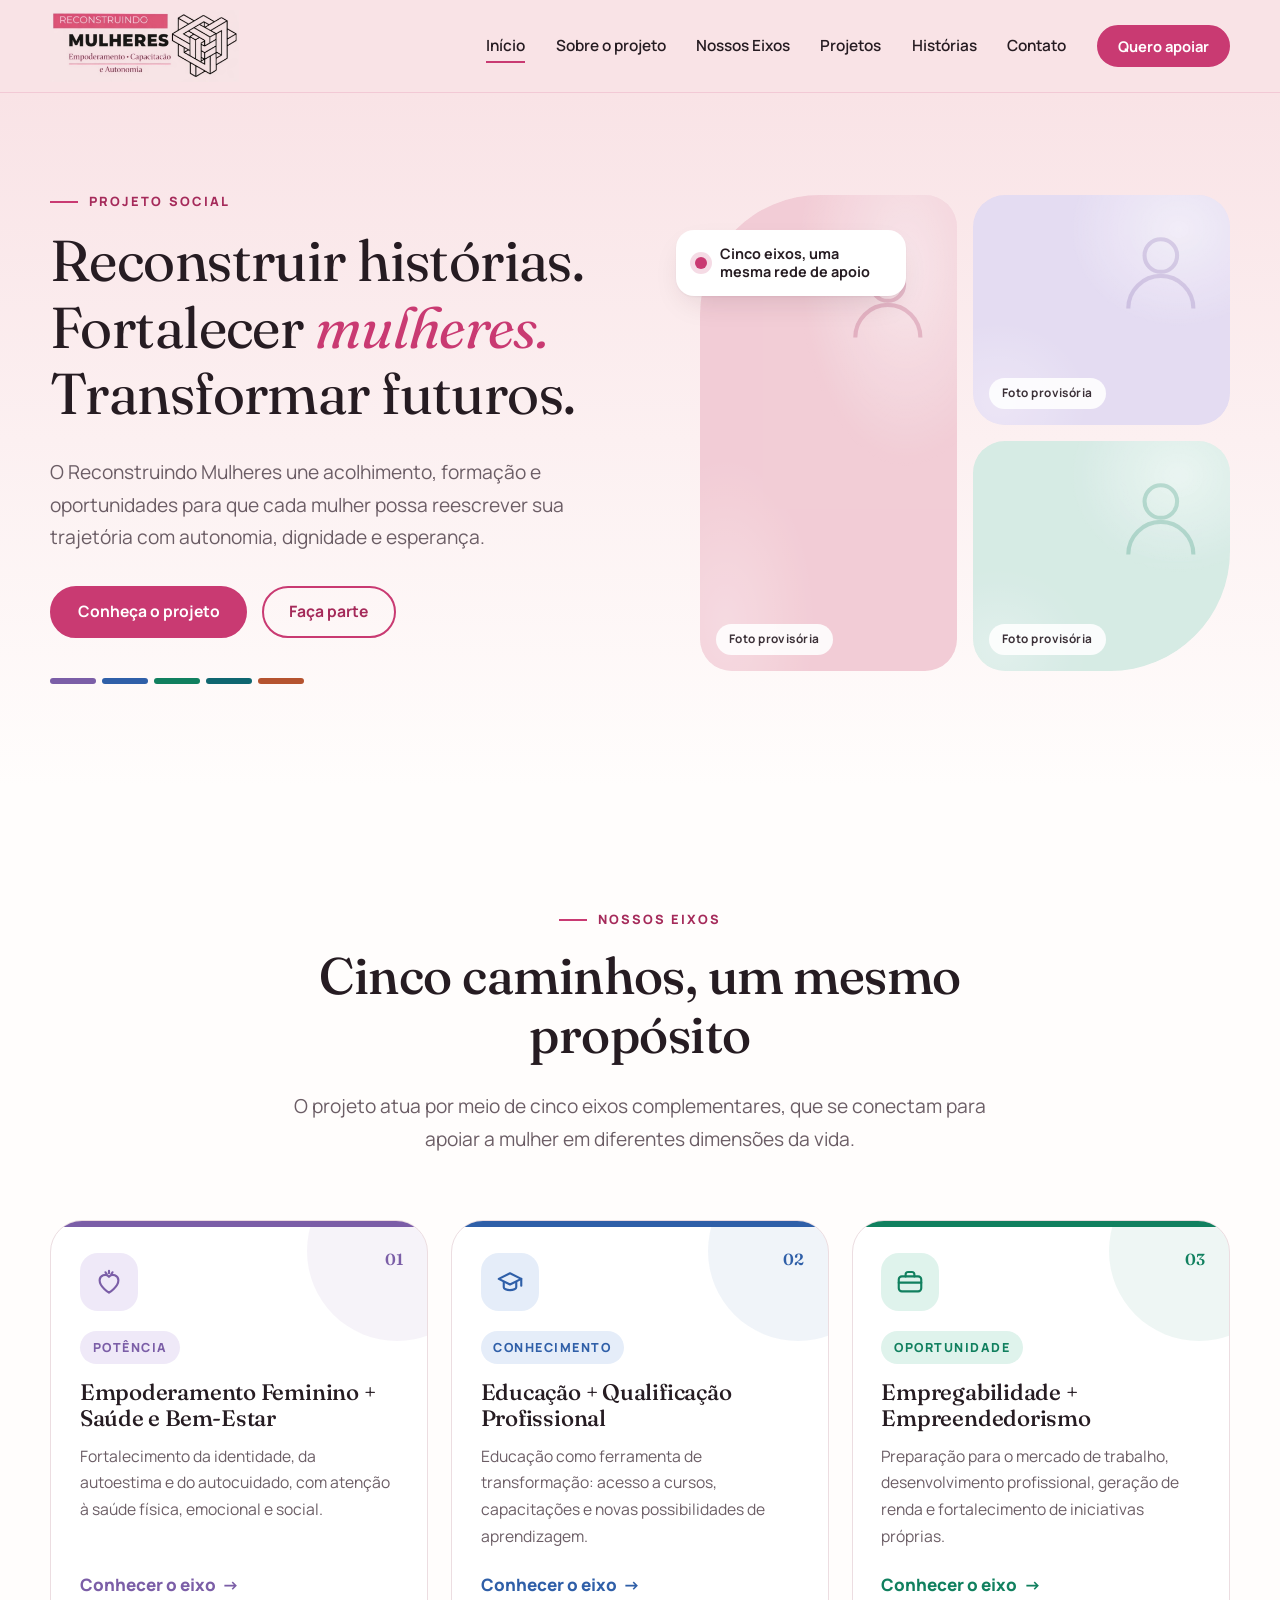
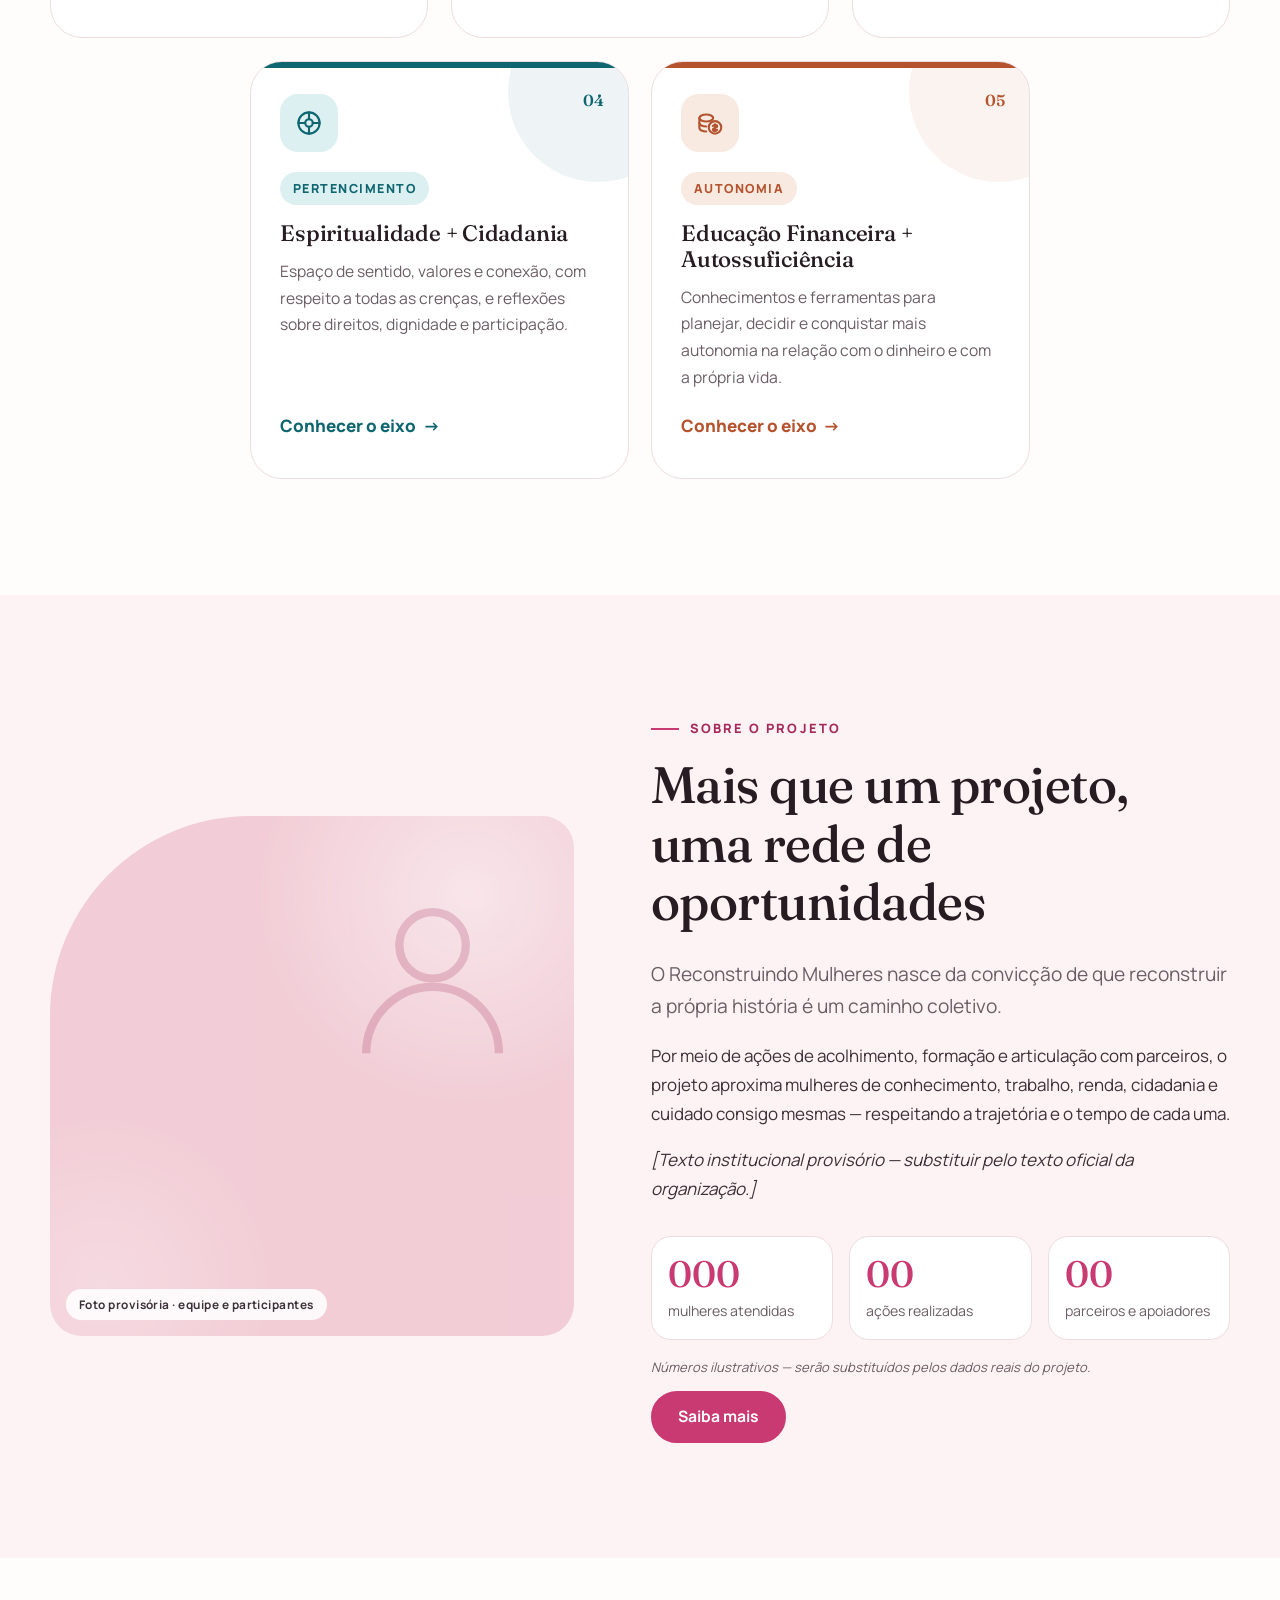
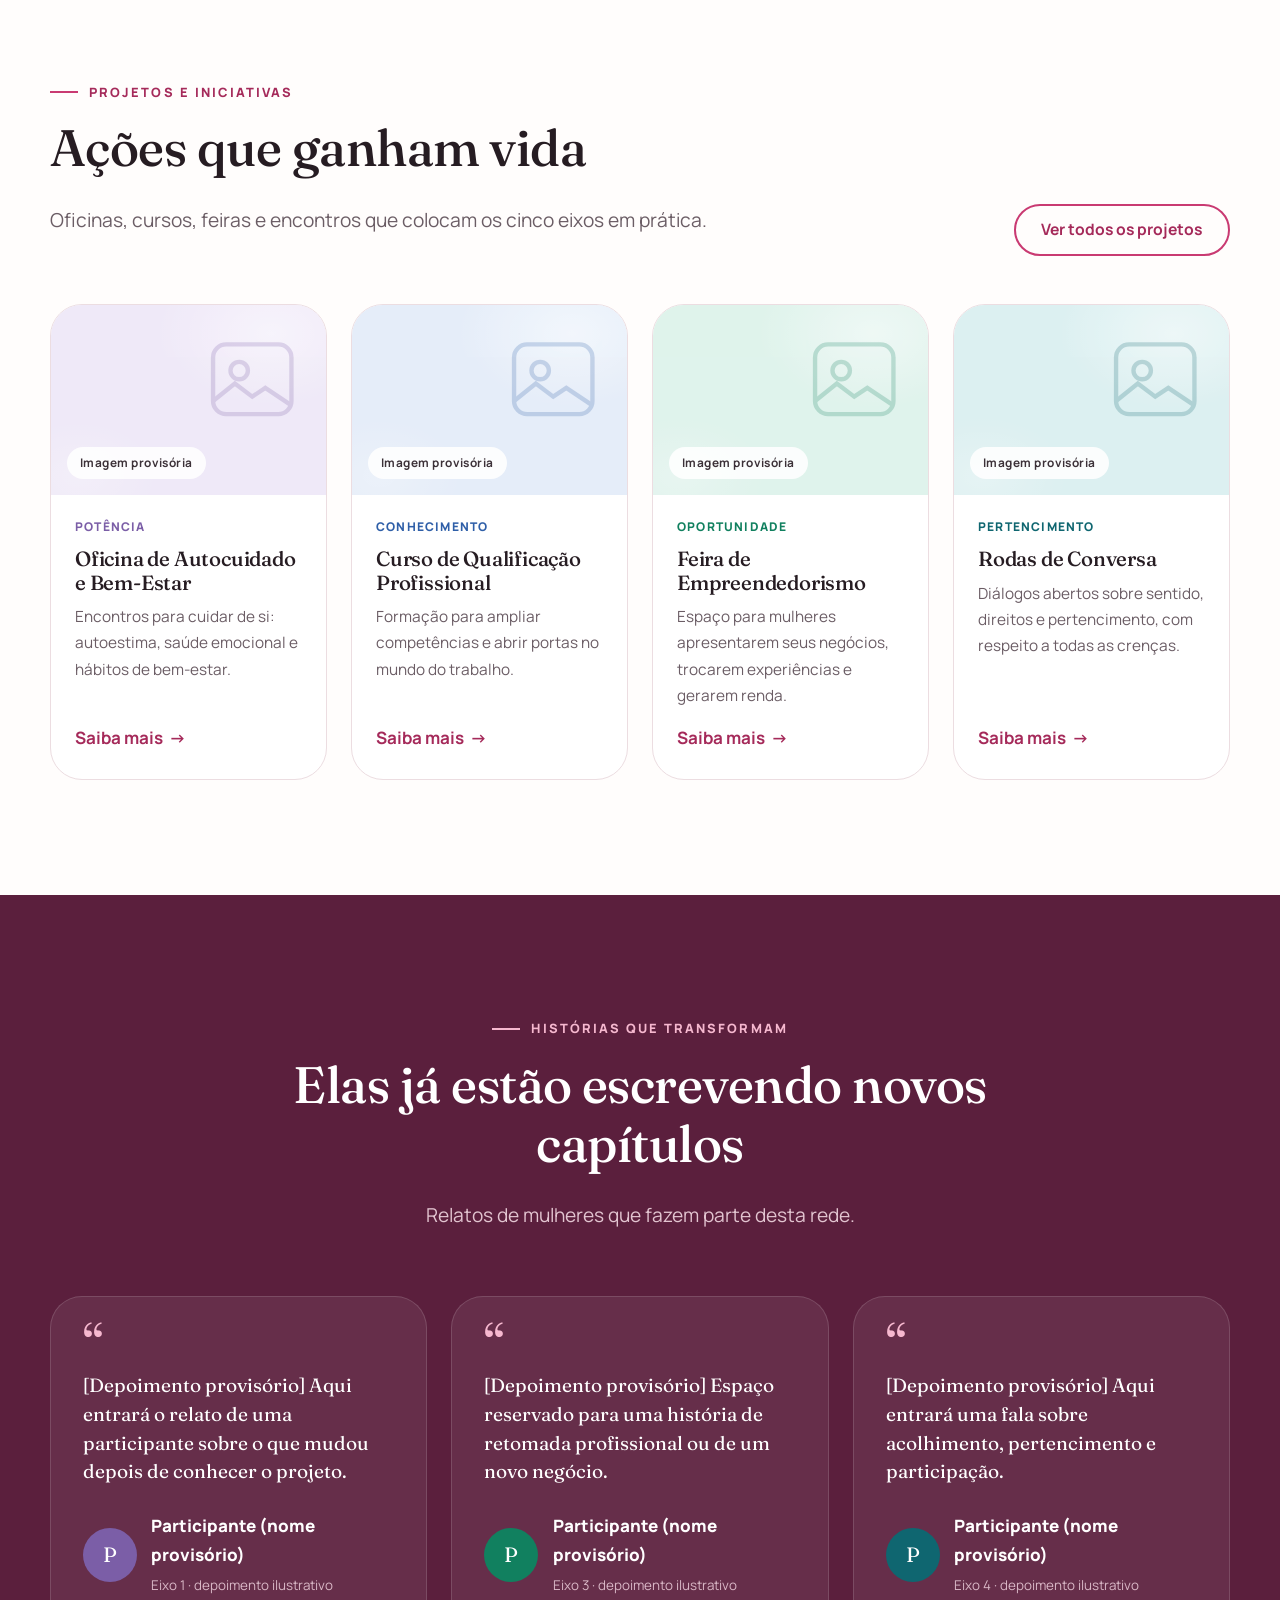
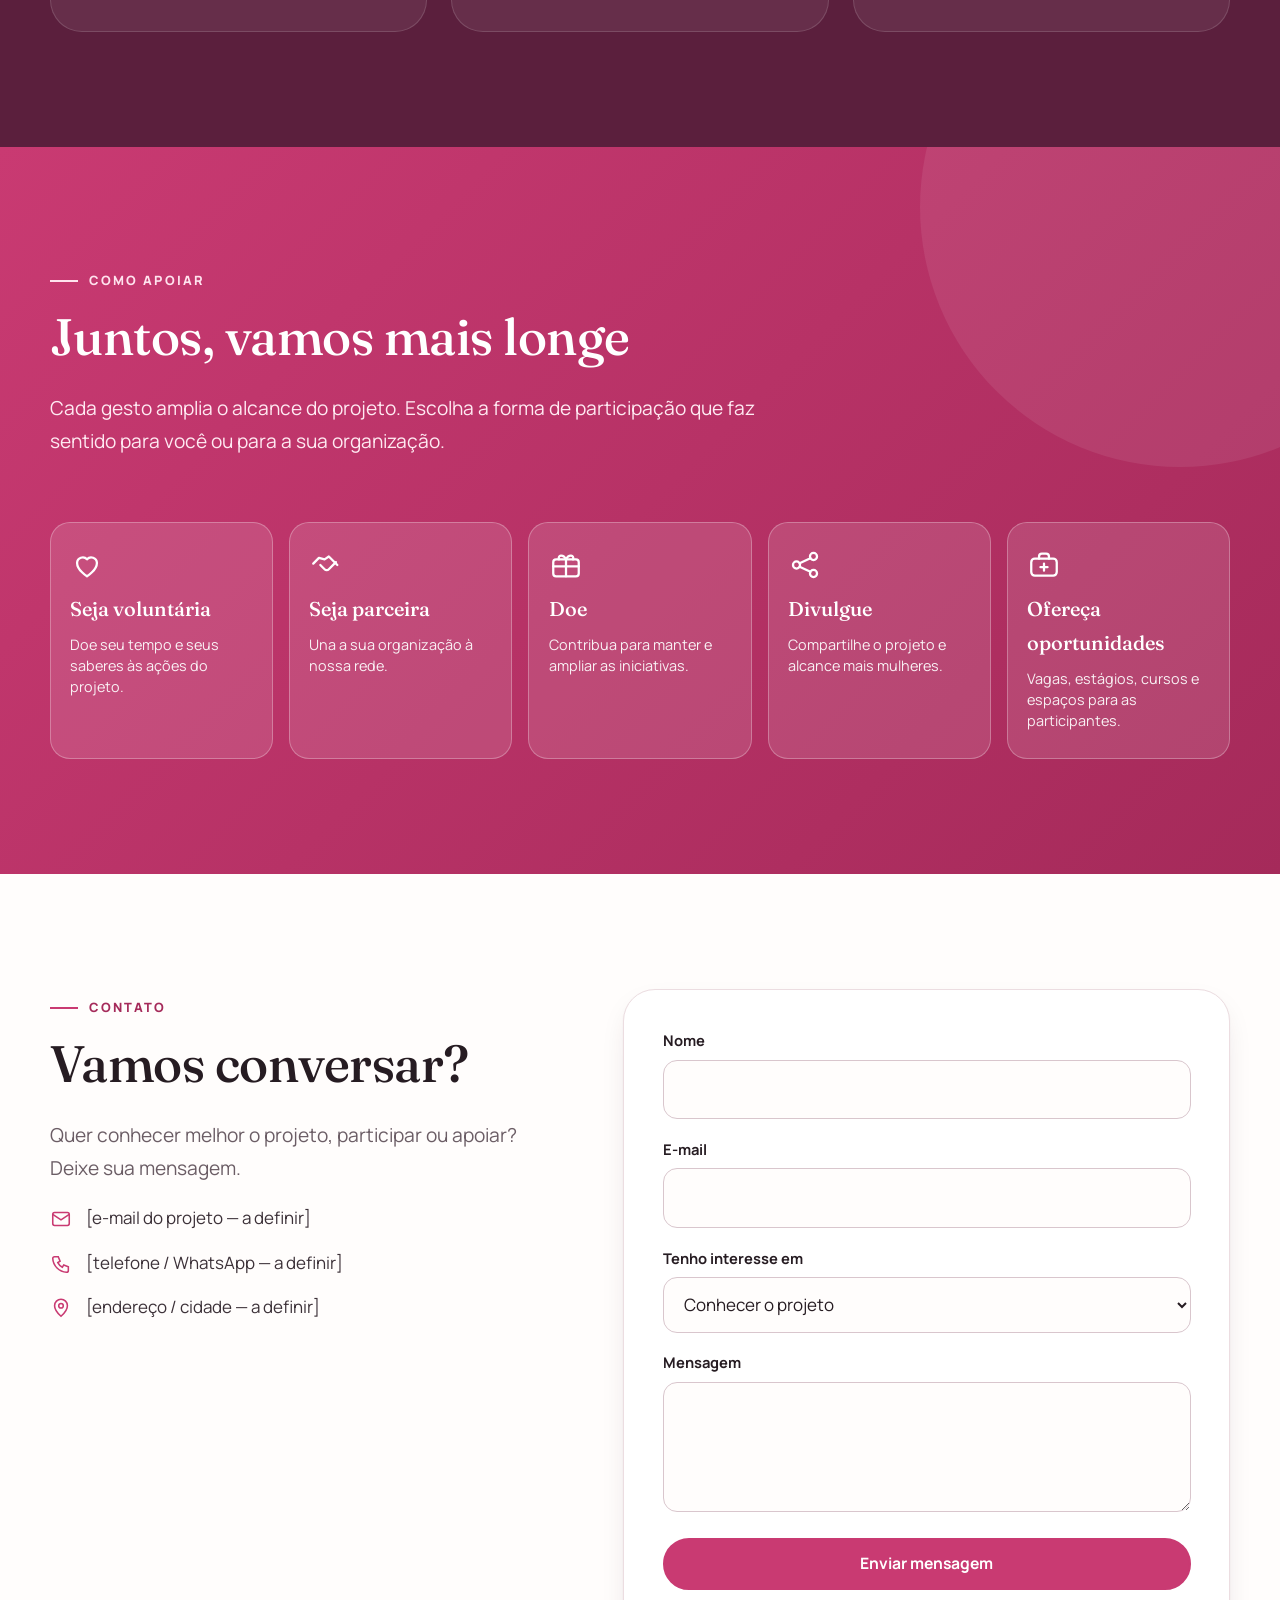
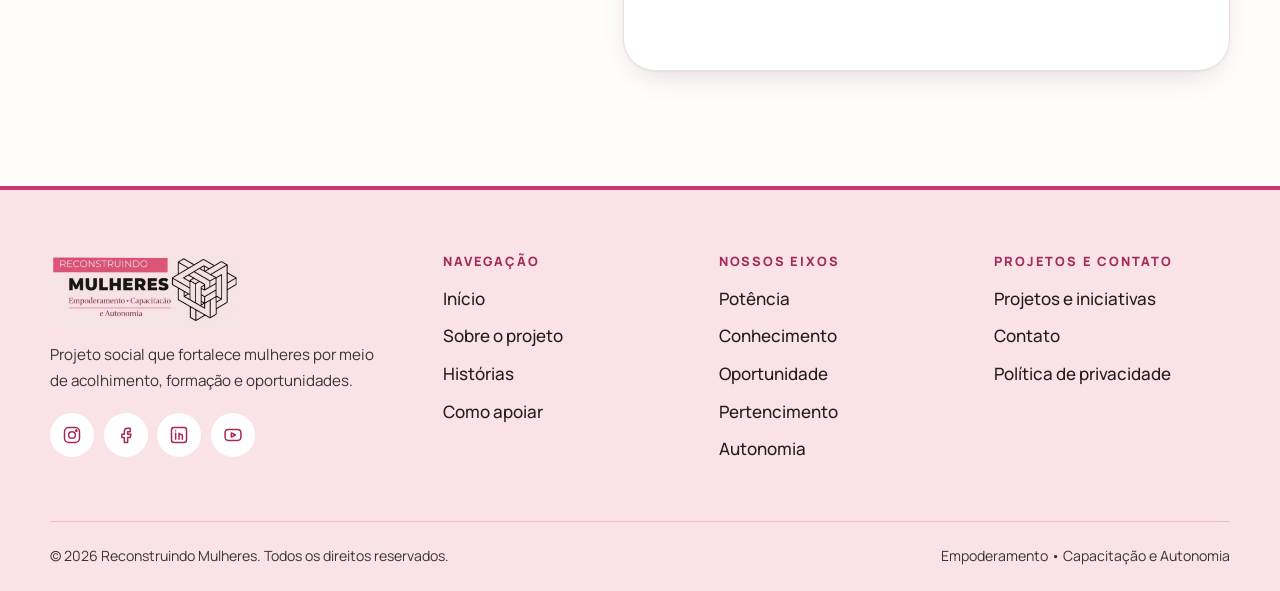
==== index.html @ 8414e596 "Add files via upload" ====
<!DOCTYPE html>
<html lang="pt-BR">
<head>
  <meta charset="utf-8">
  <meta name="viewport" content="width=device-width, initial-scale=1">
  <title>Reconstruindo Mulheres — Empoderamento, Capacitação e Autonomia</title>
  <meta name="description" content="Reconstruindo Mulheres é um projeto social que fortalece mulheres por meio de cinco eixos: saúde e bem-estar, educação, empregabilidade, cidadania e educação financeira.">
  <meta name="theme-color" content="#f9e3e6">
  <link rel="preconnect" href="https://fonts.googleapis.com">
  <link rel="preconnect" href="https://fonts.gstatic.com" crossorigin>
  <link href="https://fonts.googleapis.com/css2?family=Fraunces:ital,opsz,wght@0,9..144,400;0,9..144,500;0,9..144,600;1,9..144,400&family=Manrope:wght@400;500;600;700;800&display=swap" rel="stylesheet">
  <link rel="stylesheet" href="assets/css/styles.css">
  <script>document.documentElement.classList.add('js');</script>
</head>
<body>
  <a class="skip-link" href="#conteudo">Pular para o conteúdo</a>

  <!-- ============ HEADER ============ -->
  <header class="site-header">
    <div class="container header-inner">
      <a class="brand" href="#inicio" aria-label="Reconstruindo Mulheres — página inicial">
        <img src="assets/img/logo-reconstruindo-mulheres.jpg" alt="Reconstruindo Mulheres — Empoderamento, Capacitação e Autonomia" width="189" height="72">
      </a>
      <button class="nav-toggle" type="button" aria-expanded="false" aria-controls="menu-principal" aria-label="Abrir menu">
        <svg width="24" height="24" viewBox="0 0 24 24" fill="none" stroke="currentColor" stroke-width="2" stroke-linecap="round" aria-hidden="true"><path class="i-abrir" d="M4 7h16M4 12h16M4 17h16"/><path class="i-fechar" d="M6 6l12 12M18 6L6 18" style="display:none"/></svg>
      </button>
      <nav class="nav" id="menu-principal" aria-label="Principal">
        <ul class="nav-list">
          <li><a href="#inicio">Início</a></li>
          <li><a href="#sobre">Sobre o projeto</a></li>
          <li><a href="#eixos">Nossos Eixos</a></li>
          <li><a href="#projetos">Projetos</a></li>
          <li><a href="#historias">Histórias</a></li>
          <li><a href="#contato">Contato</a></li>
          <li><a class="btn btn--sm" href="#apoiar">Quero apoiar</a></li>
        </ul>
      </nav>
    </div>
  </header>

  <main id="conteudo">

    <!-- ============ HERO ============ -->
    <section class="hero" id="inicio" aria-labelledby="hero-titulo">
      <div class="container hero-grid">
        <div class="reveal">
          <p class="eyebrow">Projeto social</p>
          <h1 id="hero-titulo">
            <span>Reconstruir histórias.</span>
            <span>Fortalecer <em>mulheres.</em></span>
            <span>Transformar futuros.</span>
          </h1>
          <p class="lead">O Reconstruindo Mulheres une acolhimento, formação e oportunidades para que cada mulher possa reescrever sua trajetória com autonomia, dignidade e esperança.</p>
          <div class="hero-actions">
            <a class="btn" href="#sobre">Conheça o projeto</a>
            <a class="btn btn--ghost" href="#apoiar">Faça parte</a>
          </div>
          <div class="eixos-faixa" aria-hidden="true">
            <i style="--c:var(--eixo-1)"></i><i style="--c:var(--eixo-2)"></i><i style="--c:var(--eixo-3)"></i><i style="--c:var(--eixo-4)"></i><i style="--c:var(--eixo-5)"></i>
          </div>
        </div>

        <div class="hero-colagem reveal" role="group" aria-label="Espaço reservado para fotografias de mulheres diversas">
          <!-- Substitua cada .ph por <img> real: veja README.md -->
          <figure class="ph" style="--tom:#f2cdd6"><svg class="ph-icon" viewBox="0 0 24 24" fill="none" stroke="currentColor" stroke-width="1" aria-hidden="true"><circle cx="12" cy="8" r="4"/><path d="M4 21c0-4.4 3.6-8 8-8s8 3.6 8 8"/></svg><figcaption>Foto provisória</figcaption></figure>
          <figure class="ph" style="--tom:#e4dcf2;--cor-ph:var(--eixo-1)"><svg class="ph-icon" viewBox="0 0 24 24" fill="none" stroke="currentColor" stroke-width="1" aria-hidden="true"><circle cx="12" cy="8" r="4"/><path d="M4 21c0-4.4 3.6-8 8-8s8 3.6 8 8"/></svg><figcaption>Foto provisória</figcaption></figure>
          <figure class="ph" style="--tom:#d6ebe4;--cor-ph:var(--eixo-3)"><svg class="ph-icon" viewBox="0 0 24 24" fill="none" stroke="currentColor" stroke-width="1" aria-hidden="true"><circle cx="12" cy="8" r="4"/><path d="M4 21c0-4.4 3.6-8 8-8s8 3.6 8 8"/></svg><figcaption>Foto provisória</figcaption></figure>
          <div class="hero-selo"><i></i>Cinco eixos, uma mesma rede de apoio</div>
        </div>
      </div>
    </section>

    <!-- ============ EIXOS ============ -->
    <section class="eixos" id="eixos" aria-labelledby="eixos-titulo">
      <div class="container">
        <div class="section-head center reveal">
          <p class="eyebrow">Nossos eixos</p>
          <h2 id="eixos-titulo">Cinco caminhos, um mesmo propósito</h2>
          <p class="lead">O projeto atua por meio de cinco eixos complementares, que se conectam para apoiar a mulher em diferentes dimensões da vida.</p>
        </div>

        <div class="eixos-grid">
          <article class="eixo-card eixo-1 reveal">
            <span class="eixo-num" aria-hidden="true">01</span>
            <div class="eixo-icone"><svg width="30" height="30" viewBox="0 0 24 24" fill="none" stroke="currentColor" stroke-width="1.7" stroke-linecap="round" stroke-linejoin="round" aria-hidden="true"><path d="M12 20.5s-7.5-4.6-7.5-10A4.3 4.3 0 0 1 12 7.8a4.3 4.3 0 0 1 7.5 2.7c0 5.4-7.5 10-7.5 10z"/><path d="M12 3v2M9.2 4.2l.9 1.4M14.8 4.2l-.9 1.4"/></svg></div>
            <span class="eixo-conceito">Potência</span>
            <h3>Empoderamento Feminino + Saúde e Bem-Estar</h3>
            <p>Fortalecimento da identidade, da autoestima e do autocuidado, com atenção à saúde física, emocional e social.</p>
            <button class="link-eixo" type="button" data-eixo="1" aria-haspopup="dialog">Conhecer o eixo <span aria-hidden="true">→</span></button>
          </article>

          <article class="eixo-card eixo-2 reveal">
            <span class="eixo-num" aria-hidden="true">02</span>
            <div class="eixo-icone"><svg width="30" height="30" viewBox="0 0 24 24" fill="none" stroke="currentColor" stroke-width="1.7" stroke-linecap="round" stroke-linejoin="round" aria-hidden="true"><path d="M3 9.5L12 5l9 4.5-9 4.5-9-4.5z"/><path d="M7 12v4.2c0 1.2 2.2 2.3 5 2.3s5-1.1 5-2.3V12"/><path d="M21 9.5V15"/></svg></div>
            <span class="eixo-conceito">Conhecimento</span>
            <h3>Educação + Qualificação Profissional</h3>
            <p>Educação como ferramenta de transformação: acesso a cursos, capacitações e novas possibilidades de aprendizagem.</p>
            <button class="link-eixo" type="button" data-eixo="2" aria-haspopup="dialog">Conhecer o eixo <span aria-hidden="true">→</span></button>
          </article>

          <article class="eixo-card eixo-3 reveal">
            <span class="eixo-num" aria-hidden="true">03</span>
            <div class="eixo-icone"><svg width="30" height="30" viewBox="0 0 24 24" fill="none" stroke="currentColor" stroke-width="1.7" stroke-linecap="round" stroke-linejoin="round" aria-hidden="true"><rect x="3" y="7.5" width="18" height="12" rx="2.5"/><path d="M8.5 7.5V6a2 2 0 0 1 2-2h3a2 2 0 0 1 2 2v1.5"/><path d="M3 12.5h18"/></svg></div>
            <span class="eixo-conceito">Oportunidade</span>
            <h3>Empregabilidade + Empreendedorismo</h3>
            <p>Preparação para o mercado de trabalho, desenvolvimento profissional, geração de renda e fortalecimento de iniciativas próprias.</p>
            <button class="link-eixo" type="button" data-eixo="3" aria-haspopup="dialog">Conhecer o eixo <span aria-hidden="true">→</span></button>
          </article>

          <article class="eixo-card eixo-4 reveal">
            <span class="eixo-num" aria-hidden="true">04</span>
            <div class="eixo-icone"><svg width="30" height="30" viewBox="0 0 24 24" fill="none" stroke="currentColor" stroke-width="1.7" stroke-linecap="round" stroke-linejoin="round" aria-hidden="true"><circle cx="12" cy="12" r="8.5"/><circle cx="12" cy="12" r="3"/><path d="M12 3.5v5.5M12 15v5.5M3.5 12H9M15 12h5.5"/></svg></div>
            <span class="eixo-conceito">Pertencimento</span>
            <h3>Espiritualidade + Cidadania</h3>
            <p>Espaço de sentido, valores e conexão, com respeito a todas as crenças, e reflexões sobre direitos, dignidade e participação.</p>
            <button class="link-eixo" type="button" data-eixo="4" aria-haspopup="dialog">Conhecer o eixo <span aria-hidden="true">→</span></button>
          </article>

          <article class="eixo-card eixo-5 reveal">
            <span class="eixo-num" aria-hidden="true">05</span>
            <div class="eixo-icone"><svg width="30" height="30" viewBox="0 0 24 24" fill="none" stroke="currentColor" stroke-width="1.7" stroke-linecap="round" stroke-linejoin="round" aria-hidden="true"><ellipse cx="9" cy="8" rx="5.5" ry="2.8"/><path d="M3.5 8v4c0 1.5 2.5 2.8 5.5 2.8"/><path d="M3.5 12v4c0 1.5 2.5 2.8 5.5 2.8"/><circle cx="16" cy="15.5" r="5"/><path d="M16 13v5M14.3 14.4c.4-.6 1-.9 1.7-.9 1 0 1.7.5 1.7 1.2 0 1.7-3.4.8-3.4 2.5 0 .7.7 1.2 1.7 1.2.7 0 1.3-.3 1.7-.9"/></svg></div>
            <span class="eixo-conceito">Autonomia</span>
            <h3>Educação Financeira + Autossuficiência</h3>
            <p>Conhecimentos e ferramentas para planejar, decidir e conquistar mais autonomia na relação com o dinheiro e com a própria vida.</p>
            <button class="link-eixo" type="button" data-eixo="5" aria-haspopup="dialog">Conhecer o eixo <span aria-hidden="true">→</span></button>
          </article>
        </div>
      </div>
    </section>

    <!-- ============ SOBRE ============ -->
    <section class="sobre" id="sobre" aria-labelledby="sobre-titulo">
      <div class="container sobre-grid">
        <figure class="ph reveal" style="margin:0"><svg class="ph-icon" viewBox="0 0 24 24" fill="none" stroke="currentColor" stroke-width="1" aria-hidden="true"><circle cx="12" cy="8" r="4"/><path d="M4 21c0-4.4 3.6-8 8-8s8 3.6 8 8"/></svg><figcaption>Foto provisória · equipe e participantes</figcaption></figure>
        <div class="reveal">
          <p class="eyebrow">Sobre o projeto</p>
          <h2 id="sobre-titulo">Mais que um projeto, uma rede de oportunidades</h2>
          <p class="lead">O Reconstruindo Mulheres nasce da convicção de que reconstruir a própria história é um caminho coletivo.</p>
          <p>Por meio de ações de acolhimento, formação e articulação com parceiros, o projeto aproxima mulheres de conhecimento, trabalho, renda, cidadania e cuidado consigo mesmas — respeitando a trajetória e o tempo de cada uma.</p>
          <p><em>[Texto institucional provisório — substituir pelo texto oficial da organização.]</em></p>
          <div class="numeros" aria-label="Números de impacto (valores provisórios)">
            <div class="numero"><strong>000</strong><span>mulheres atendidas</span></div>
            <div class="numero"><strong>00</strong><span>ações realizadas</span></div>
            <div class="numero"><strong>00</strong><span>parceiros e apoiadores</span></div>
          </div>
          <p class="nota-provisoria">Números ilustrativos — serão substituídos pelos dados reais do projeto.</p>
          <a class="btn" href="#contato">Saiba mais</a>
        </div>
      </div>
    </section>

    <!-- ============ PROJETOS ============ -->
    <section class="projetos" id="projetos" aria-labelledby="projetos-titulo">
      <div class="container">
        <div class="projetos-topo reveal">
          <div class="section-head">
            <p class="eyebrow">Projetos e iniciativas</p>
            <h2 id="projetos-titulo">Ações que ganham vida</h2>
            <p class="lead">Oficinas, cursos, feiras e encontros que colocam os cinco eixos em prática.</p>
          </div>
          <a class="btn btn--ghost" href="#projetos" id="ver-todos">Ver todos os projetos</a>
        </div>
        <div class="projetos-grid" id="lista-projetos"></div>
        <noscript><p>Ative o JavaScript para ver a lista de projetos.</p></noscript>
      </div>
    </section>

    <!-- ============ HISTÓRIAS ============ -->
    <section class="historias" id="historias" aria-labelledby="historias-titulo">
      <div class="container">
        <div class="section-head center reveal">
          <p class="eyebrow">Histórias que transformam</p>
          <h2 id="historias-titulo">Elas já estão escrevendo novos capítulos</h2>
          <p class="lead">Relatos de mulheres que fazem parte desta rede.</p>
        </div>
        <div class="historias-grid" id="lista-historias"></div>
      </div>
    </section>

    <!-- ============ APOIAR ============ -->
    <section class="apoiar" id="apoiar" aria-labelledby="apoiar-titulo">
      <div class="container">
        <div class="section-head reveal">
          <p class="eyebrow">Como apoiar</p>
          <h2 id="apoiar-titulo">Juntos, vamos mais longe</h2>
          <p class="lead">Cada gesto amplia o alcance do projeto. Escolha a forma de participação que faz sentido para você ou para a sua organização.</p>
        </div>
        <div class="apoio-grid reveal">
          <a class="apoio-item" href="#contato" data-interesse="Voluntariado">
            <svg viewBox="0 0 24 24" fill="none" stroke="currentColor" stroke-width="1.6" stroke-linecap="round" stroke-linejoin="round" aria-hidden="true"><path d="M12 20s-7-4.4-7-9.5A4 4 0 0 1 12 8a4 4 0 0 1 7 2.5C19 15.6 12 20 12 20z"/></svg>
            <strong>Seja voluntária</strong><span>Doe seu tempo e seus saberes às ações do projeto.</span>
          </a>
          <a class="apoio-item" href="#contato" data-interesse="Parceria">
            <svg viewBox="0 0 24 24" fill="none" stroke="currentColor" stroke-width="1.6" stroke-linecap="round" stroke-linejoin="round" aria-hidden="true"><path d="M8 12l3 3a2 2 0 0 0 3 0l5-5"/><path d="M3 11l4-4 4 1 3-2 6 6"/></svg>
            <strong>Seja parceira</strong><span>Una a sua organização à nossa rede.</span>
          </a>
          <a class="apoio-item" href="#contato" data-interesse="Doação">
            <svg viewBox="0 0 24 24" fill="none" stroke="currentColor" stroke-width="1.6" stroke-linecap="round" stroke-linejoin="round" aria-hidden="true"><rect x="3" y="8" width="18" height="12" rx="2"/><path d="M12 8v12M3 13h18M12 8c-2-4-6-3-5 0M12 8c2-4 6-3 5 0"/></svg>
            <strong>Doe</strong><span>Contribua para manter e ampliar as iniciativas.</span>
          </a>
          <a class="apoio-item" href="#contato" data-interesse="Divulgação">
            <svg viewBox="0 0 24 24" fill="none" stroke="currentColor" stroke-width="1.6" stroke-linecap="round" stroke-linejoin="round" aria-hidden="true"><circle cx="6" cy="12" r="2.5"/><circle cx="18" cy="6" r="2.5"/><circle cx="18" cy="18" r="2.5"/><path d="M8.2 10.8l7.6-3.6M8.2 13.2l7.6 3.6"/></svg>
            <strong>Divulgue</strong><span>Compartilhe o projeto e alcance mais mulheres.</span>
          </a>
          <a class="apoio-item" href="#contato" data-interesse="Oportunidades">
            <svg viewBox="0 0 24 24" fill="none" stroke="currentColor" stroke-width="1.6" stroke-linecap="round" stroke-linejoin="round" aria-hidden="true"><rect x="3" y="7.5" width="18" height="12" rx="2.5"/><path d="M8.5 7.5V6a2 2 0 0 1 2-2h3a2 2 0 0 1 2 2v1.5M12 11v5M9.5 13.5h5"/></svg>
            <strong>Ofereça oportunidades</strong><span>Vagas, estágios, cursos e espaços para as participantes.</span>
          </a>
        </div>
      </div>
    </section>

    <!-- ============ CONTATO ============ -->
    <section class="contato" id="contato" aria-labelledby="contato-titulo">
      <div class="container contato-grid">
        <div class="reveal">
          <p class="eyebrow">Contato</p>
          <h2 id="contato-titulo">Vamos conversar?</h2>
          <p class="lead">Quer conhecer melhor o projeto, participar ou apoiar? Deixe sua mensagem.</p>
          <ul class="contato-dados">
            <li><svg width="22" height="22" viewBox="0 0 24 24" fill="none" stroke="currentColor" stroke-width="1.7" aria-hidden="true"><rect x="3" y="5" width="18" height="14" rx="2"/><path d="M3 7l9 6 9-6"/></svg><span>[e-mail do projeto — a definir]</span></li>
            <li><svg width="22" height="22" viewBox="0 0 24 24" fill="none" stroke="currentColor" stroke-width="1.7" aria-hidden="true"><path d="M5 4h4l2 5-2.5 1.5a11 11 0 0 0 5 5L15 13l5 2v4a2 2 0 0 1-2 2A16 16 0 0 1 3 6a2 2 0 0 1 2-2z"/></svg><span>[telefone / WhatsApp — a definir]</span></li>
            <li><svg width="22" height="22" viewBox="0 0 24 24" fill="none" stroke="currentColor" stroke-width="1.7" aria-hidden="true"><path d="M12 21s7-6.2 7-11.5A7 7 0 0 0 5 9.5C5 14.800 12 21 12 21z"/><circle cx="12" cy="9.5" r="2.5"/></svg><span>[endereço / cidade — a definir]</span></li>
          </ul>
        </div>
        <form class="contato-form reveal" id="form-contato" novalidate>
          <div class="campo"><label for="nome">Nome</label><input id="nome" name="nome" type="text" autocomplete="name" required></div>
          <div class="campo"><label for="email">E-mail</label><input id="email" name="email" type="email" autocomplete="email" required></div>
          <div class="campo">
            <label for="interesse">Tenho interesse em</label>
            <select id="interesse" name="interesse">
              <option>Conhecer o projeto</option><option>Voluntariado</option><option>Parceria</option><option>Doação</option><option>Divulgação</option><option>Oportunidades</option><option>Participar das ações</option>
            </select>
          </div>
          <div class="campo"><label for="mensagem">Mensagem</label><textarea id="mensagem" name="mensagem" required></textarea></div>
          <button class="btn" type="submit">Enviar mensagem</button>
          <p class="form-status" role="status" aria-live="polite" id="form-status"></p>
        </form>
      </div>
    </section>
  </main>

  <!-- ============ FOOTER ============ -->
  <footer class="site-footer">
    <div class="container">
      <div class="footer-grid">
        <div>
          <img src="assets/img/logo-reconstruindo-mulheres.jpg" alt="Reconstruindo Mulheres" width="189" height="72">
          <p class="footer-desc">Projeto social que fortalece mulheres por meio de acolhimento, formação e oportunidades.</p>
          <div class="redes" aria-label="Redes sociais">
            <a href="#" aria-label="Instagram (link a definir)"><svg width="20" height="20" viewBox="0 0 24 24" fill="none" stroke="currentColor" stroke-width="1.8" aria-hidden="true"><rect x="3" y="3" width="18" height="18" rx="5"/><circle cx="12" cy="12" r="4"/><circle cx="17.2" cy="6.8" r=".8" fill="currentColor"/></svg></a>
            <a href="#" aria-label="Facebook (link a definir)"><svg width="20" height="20" viewBox="0 0 24 24" fill="none" stroke="currentColor" stroke-width="1.8" stroke-linecap="round" stroke-linejoin="round" aria-hidden="true"><path d="M14 8h3V4h-3a4 4 0 0 0-4 4v3H7v4h3v6h4v-6h3l1-4h-4V8.500A.5.5 0 0 1 14 8z"/></svg></a>
            <a href="#" aria-label="LinkedIn (link a definir)"><svg width="20" height="20" viewBox="0 0 24 24" fill="none" stroke="currentColor" stroke-width="1.8" stroke-linecap="round" aria-hidden="true"><rect x="3" y="3" width="18" height="18" rx="3"/><path d="M8 10v7M8 7v.01M12 17v-4a2 2 0 0 1 4 0v4M12 10v7"/></svg></a>
            <a href="#" aria-label="YouTube (link a definir)"><svg width="20" height="20" viewBox="0 0 24 24" fill="none" stroke="currentColor" stroke-width="1.8" stroke-linejoin="round" aria-hidden="true"><rect x="2.5" y="5.5" width="19" height="13" rx="4"/><path d="M10 9.500l5 2.500-5 2.500z"/></svg></a>
          </div>
        </div>
        <div>
          <h4>Navegação</h4>
          <ul>
            <li><a href="#inicio">Início</a></li>
            <li><a href="#sobre">Sobre o projeto</a></li>
            <li><a href="#historias">Histórias</a></li>
            <li><a href="#apoiar">Como apoiar</a></li>
          </ul>
        </div>
        <div>
          <h4>Nossos Eixos</h4>
          <ul>
            <li><a href="#eixos">Potência</a></li>
            <li><a href="#eixos">Conhecimento</a></li>
            <li><a href="#eixos">Oportunidade</a></li>
            <li><a href="#eixos">Pertencimento</a></li>
            <li><a href="#eixos">Autonomia</a></li>
          </ul>
        </div>
        <div>
          <h4>Projetos e contato</h4>
          <ul>
            <li><a href="#projetos">Projetos e iniciativas</a></li>
            <li><a href="#contato">Contato</a></li>
            <li><a href="#" data-pagina="privacidade">Política de privacidade</a></li>
          </ul>
        </div>
      </div>
      <div class="footer-base">
        <span>© <span id="ano">2026</span> Reconstruindo Mulheres. Todos os direitos reservados.</span>
        <span>Empoderamento • Capacitação e Autonomia</span>
      </div>
    </div>
  </footer>

  <!-- Diálogo de detalhe do eixo (preenchido por main.js) -->
  <dialog class="eixo-dialog" id="eixo-dialog" aria-labelledby="dialog-titulo">
    <div class="dialog-topo">
      <span class="eixo-conceito" id="dialog-conceito"></span>
      <h3 id="dialog-titulo"></h3>
      <button class="dialog-fechar" type="button" aria-label="Fechar">×</button>
    </div>
    <div class="dialog-corpo">
      <p id="dialog-descricao"></p>
      <ul class="tags" id="dialog-tags" aria-label="Palavras-chave"></ul>
      <a class="btn btn--sm" href="#contato" id="dialog-cta">Quero saber mais</a>
    </div>
  </dialog>

  <script src="assets/js/data.js"></script>
  <script src="assets/js/main.js"></script>
</body>
</html>
---- assets/css/styles.css ----
/* ==========================================================
   Reconstruindo Mulheres — folha de estilos
   Para adicionar um novo eixo: crie uma variável --eixo-N e
   uma classe .eixo-N (veja o bloco "Eixos").
   ========================================================== */

:root {
  /* Marca */
  --rosa: #c93a72;
  --rosa-escuro: #a52a5a;
  --rosa-suave: #f9e3e6;      /* mesmo tom de fundo do logo enviado */
  --rosa-quase-branco: #fdf3f4;
  --vinho: #5b1f3d;

  /* Neutros */
  --tinta: #261c22;
  --texto: #3c3138;
  --texto-suave: #6b5d65;
  --linha: #ecdde1;
  --papel: #fffdfc;
  --branco: #ffffff;

  /* Eixos */
  --eixo-1: #7b5ea7; /* lilás — Potência */
  --eixo-2: #2f5fa8; /* azul — Conhecimento */
  --eixo-3: #11805f; /* verde-esmeralda — Oportunidade */
  --eixo-4: #0f6670; /* azul-petróleo — Pertencimento */
  --eixo-5: #b5532f; /* terracota — Autonomia */

  --serif: "Fraunces", Georgia, "Times New Roman", serif;
  --sans: "Manrope", system-ui, -apple-system, "Segoe UI", Roboto, sans-serif;

  --raio: 20px;
  --raio-grande: 32px;
  --sombra: 0 1px 2px rgba(60, 20, 40, .05), 0 12px 32px -12px rgba(60, 20, 40, .18);
  --largura: 1180px;
  --header-h: 92px;
}

*, *::before, *::after { box-sizing: border-box; }
html { scroll-behavior: smooth; scroll-padding-top: calc(var(--header-h) + 12px); }
body {
  margin: 0; font-family: var(--sans); font-size: 1.0625rem; line-height: 1.7;
  color: var(--texto); background: var(--papel); -webkit-font-smoothing: antialiased;
}
img, svg { max-width: 100%; display: block; }
a { color: var(--rosa-escuro); text-underline-offset: 3px; }
h1, h2, h3, h4 { font-family: var(--serif); color: var(--tinta); line-height: 1.15; margin: 0 0 .5em; font-weight: 500; letter-spacing: -.01em; }
p { margin: 0 0 1em; }
ul { margin: 0; padding: 0; list-style: none; }

:focus-visible { outline: 3px solid var(--vinho); outline-offset: 3px; border-radius: 6px; }

.container { width: min(var(--largura), 100% - 2.5rem); margin-inline: auto; }
.sr-only { position: absolute; width: 1px; height: 1px; overflow: hidden; clip: rect(0 0 0 0); white-space: nowrap; }
.skip-link {
  position: absolute; left: 1rem; top: -4rem; z-index: 200; background: var(--tinta); color: #fff;
  padding: .7rem 1.1rem; border-radius: 10px; transition: top .2s;
}
.skip-link:focus { top: 1rem; }

/* ---------- Botões ---------- */
.btn {
  --bg: var(--rosa); --fg: #fff;
  display: inline-flex; align-items: center; justify-content: center; gap: .5rem;
  font: 700 .98rem/1 var(--sans); padding: 1rem 1.6rem; border-radius: 999px; border: 2px solid var(--bg);
  background: var(--bg); color: var(--fg); text-decoration: none; cursor: pointer;
  transition: transform .2s, background .2s, color .2s, box-shadow .2s;
}
.btn:hover { background: var(--rosa-escuro); border-color: var(--rosa-escuro); transform: translateY(-2px); box-shadow: 0 10px 22px -10px rgba(165, 42, 90, .6); }
.btn--ghost { --bg: transparent; --fg: var(--rosa-escuro); border-color: var(--rosa); }
.btn--ghost:hover { background: var(--rosa); color: #fff; border-color: var(--rosa); }
.btn--light { --bg: #fff; --fg: var(--rosa-escuro); border-color: #fff; }
.btn--light:hover { background: var(--rosa-suave); color: var(--vinho); border-color: var(--rosa-suave); }
.btn--sm { padding: .75rem 1.2rem; font-size: .92rem; }

.link-seta { font-weight: 700; text-decoration: none; display: inline-flex; gap: .4rem; align-items: center; }
.link-seta span { transition: transform .2s; }
.link-seta:hover span { transform: translateX(4px); }

/* ---------- Header ---------- */
.site-header {
  position: sticky; top: 0; z-index: 100; background: var(--rosa-suave);
  border-bottom: 1px solid rgba(201, 58, 114, .15);
}
.header-inner { height: var(--header-h); display: flex; align-items: center; justify-content: space-between; gap: 1.5rem; }
.brand img { height: 72px; width: auto; }
.nav-list { display: flex; align-items: center; gap: 1.9rem; }
.nav-list a:not(.btn) {
  color: var(--tinta); text-decoration: none; font-weight: 600; font-size: .96rem; position: relative; padding: .4rem 0;
}
.nav-list a:not(.btn)::after {
  content: ""; position: absolute; left: 0; bottom: 0; height: 2px; width: 100%; background: var(--rosa);
  transform: scaleX(0); transform-origin: left; transition: transform .25s;
}
.nav-list a:not(.btn):hover::after, .nav-list a[aria-current="true"]::after { transform: scaleX(1); }
.nav-toggle { display: none; background: none; border: 2px solid var(--rosa); color: var(--rosa-escuro); border-radius: 12px; width: 48px; height: 48px; cursor: pointer; }
.nav-toggle svg { margin: auto; }

@media (max-width: 960px) {
  :root { --header-h: 72px; }
  .brand img { height: 52px; }
  .nav-toggle { display: grid; }
  .nav {
    position: fixed; inset: var(--header-h) 0 0 0; background: var(--rosa-quase-branco); padding: 1.5rem 1.25rem 2rem;
    transform: translateY(-8px); opacity: 0; visibility: hidden; transition: .25s; overflow-y: auto;
  }
  .nav.is-open { transform: none; opacity: 1; visibility: visible; }
  .nav-list { flex-direction: column; align-items: stretch; gap: 0; }
  .nav-list li { border-bottom: 1px solid var(--linha); }
  .nav-list a:not(.btn) { display: block; padding: 1.1rem .25rem; font-size: 1.15rem; font-family: var(--serif); font-weight: 500; }
  .nav-list a:not(.btn)::after { display: none; }
  .nav-list li:last-child { border: 0; padding-top: 1.5rem; }
  .nav-list .btn { width: 100%; padding-block: 1.1rem; }
}

/* ---------- Seções ---------- */
section { padding-block: clamp(4rem, 9vw, 7.5rem); }
.eyebrow {
  display: inline-flex; align-items: center; gap: .7rem; font-size: .8rem; letter-spacing: .16em; text-transform: uppercase;
  font-weight: 800; color: var(--rosa-escuro); margin-bottom: 1rem;
}
.eyebrow::before { content: ""; width: 28px; height: 2px; background: var(--rosa); }
.section-head { max-width: 720px; margin-bottom: clamp(2.5rem, 5vw, 4rem); }
.section-head.center { margin-inline: auto; text-align: center; }
.section-head.center .eyebrow { justify-content: center; }
h2 { font-size: clamp(2rem, 4.2vw, 3.2rem); }
.lead { font-size: 1.2rem; color: var(--texto-suave); }

/* ---------- Imagens provisórias ---------- */
.ph {
  position: relative; overflow: hidden; border-radius: var(--raio); background: var(--tom, var(--rosa-suave));
  display: grid; place-items: end start; min-height: 220px; isolation: isolate; margin: 0;
}
.ph::before {
  content: ""; position: absolute; inset: 0; z-index: -1; opacity: .9;
  background:
    radial-gradient(60% 60% at 80% 15%, rgba(255,255,255,.55), transparent 70%),
    radial-gradient(50% 50% at 10% 90%, rgba(255,255,255,.3), transparent 70%);
}
.ph svg.ph-icon { position: absolute; right: 8%; top: 12%; width: 38%; height: auto; opacity: .22; color: var(--cor-ph, var(--rosa-escuro)); }
.ph figcaption, .ph .ph-label {
  margin: 1rem; padding: .35rem .8rem; font-size: .74rem; font-weight: 700; letter-spacing: .04em; border-radius: 999px;
  background: rgba(255,255,255,.88); color: var(--texto);
}
.ph img { position: absolute; inset: 0; width: 100%; height: 100%; object-fit: cover; z-index: -1; }

/* ---------- Hero ---------- */
.hero { background: linear-gradient(180deg, var(--rosa-suave) 0%, var(--papel) 100%); padding-block: clamp(3rem, 7vw, 6rem) clamp(4rem, 8vw, 7rem); overflow: hidden; }
.hero-grid { display: grid; grid-template-columns: 1.05fr .95fr; gap: clamp(2rem, 5vw, 4.5rem); align-items: center; }
.hero h1 { font-size: clamp(2.3rem, 4.5vw, 3.8rem); font-weight: 400; }
.hero h1 em { font-style: italic; color: var(--rosa); }
.hero h1 span { display: block; }
.hero p.lead { max-width: 52ch; margin-block: 1.4rem 2rem; }
.hero-actions { display: flex; flex-wrap: wrap; gap: .9rem; }
.hero-colagem { display: grid; grid-template-columns: 1fr 1fr; grid-template-rows: 230px 230px; gap: 1rem; position: relative; }
.hero-colagem .ph { min-height: 0; border-radius: var(--raio-grande); }
.hero-colagem .ph:nth-child(1) { grid-row: 1 / 3; border-radius: 120px 32px 32px 32px; }
.hero-colagem .ph:nth-child(3) { border-radius: 32px 32px 120px 32px; }
.hero-selo {
  position: absolute; left: -1.5rem; top: 2.2rem; background: #fff; border-radius: 18px; padding: .9rem 1.2rem; box-shadow: var(--sombra);
  display: flex; align-items: center; gap: .8rem; font-size: .9rem; font-weight: 700; color: var(--tinta); max-width: 230px; line-height: 1.3;
}
.hero-selo i { width: 12px; height: 12px; border-radius: 50%; background: var(--rosa); flex: none; box-shadow: 0 0 0 5px rgba(201, 58, 114, .18); }
.eixos-faixa { display: flex; gap: 6px; margin-top: 2.5rem; }
.eixos-faixa i { height: 6px; width: 46px; border-radius: 6px; background: var(--c); }

@media (max-width: 900px) {
  .hero-grid { grid-template-columns: 1fr; }
  .hero-colagem { grid-template-rows: 170px 170px; }
  .hero-selo { display: none; }
}

/* ---------- Eixos ---------- */
.eixos { background: var(--papel); }
.eixos-grid { display: grid; grid-template-columns: repeat(6, 1fr); gap: 1.4rem; }
.eixo-card {
  grid-column: span 2; position: relative; background: #fff; border: 1px solid var(--linha); border-radius: var(--raio-grande);
  padding: 2rem 1.8rem 1.8rem; display: flex; flex-direction: column; overflow: hidden;
  transition: transform .3s, box-shadow .3s, border-color .3s;
}
.eixo-card:nth-child(4) { grid-column: 2 / span 2; }
.eixo-card:nth-child(5) { grid-column: 4 / span 2; }
.eixo-card::before { content: ""; position: absolute; inset: 0 0 auto 0; height: 6px; background: var(--cor); }
.eixo-card::after {
  content: ""; position: absolute; right: -60px; top: -60px; width: 180px; height: 180px; border-radius: 50%;
  background: var(--cor); opacity: .07; transition: transform .4s;
}
.eixo-card:hover { transform: translateY(-6px); box-shadow: var(--sombra); border-color: transparent; }
.eixo-card:hover::after { transform: scale(1.5); }
.eixo-icone { width: 58px; height: 58px; border-radius: 18px; display: grid; place-items: center; background: var(--cor-fundo); color: var(--cor); margin-bottom: 1.3rem; }
.eixo-num { position: absolute; right: 1.5rem; top: 1.6rem; font-family: var(--serif); font-size: 1rem; color: var(--cor); font-weight: 600; z-index: 1; }
.eixo-conceito {
  align-self: flex-start; font-size: .78rem; font-weight: 800; letter-spacing: .12em; text-transform: uppercase;
  color: var(--cor); background: var(--cor-fundo); padding: .35rem .8rem; border-radius: 999px; margin-bottom: 1rem;
}
.eixo-card h3 { font-size: 1.4rem; }
.eixo-card p { color: var(--texto-suave); font-size: .98rem; flex: 1; }
.eixo-card .link-eixo {
  all: unset; cursor: pointer; font-weight: 800; color: var(--cor); display: inline-flex; gap: .4rem; align-items: center; padding: .4rem 0;
  border-bottom: 2px solid transparent;
}
.eixo-card .link-eixo:hover { border-color: var(--cor); }
.eixo-card .link-eixo:focus-visible { outline: 3px solid var(--vinho); outline-offset: 4px; border-radius: 4px; }

/* Um bloco por eixo — para novo eixo, duplique */
.eixo-1 { --cor: var(--eixo-1); --cor-fundo: #efe9f8; }
.eixo-2 { --cor: var(--eixo-2); --cor-fundo: #e5edf9; }
.eixo-3 { --cor: var(--eixo-3); --cor-fundo: #dff3ec; }
.eixo-4 { --cor: var(--eixo-4); --cor-fundo: #dcf0f1; }
.eixo-5 { --cor: var(--eixo-5); --cor-fundo: #f8e9e1; }

@media (max-width: 1020px) {
  .eixos-grid { grid-template-columns: repeat(2, 1fr); }
  .eixo-card, .eixo-card:nth-child(4), .eixo-card:nth-child(5) { grid-column: auto; }
  .eixo-card:nth-child(5) { grid-column: 1 / -1; }
}
@media (max-width: 640px) {
  .eixos-grid { grid-template-columns: 1fr; }
  .eixo-card:nth-child(5) { grid-column: auto; }
}

/* Diálogo de detalhe do eixo */
dialog.eixo-dialog {
  border: 0; padding: 0; border-radius: var(--raio-grande); width: min(680px, 100% - 2rem); max-height: 90vh; overflow: auto;
  box-shadow: 0 30px 80px -20px rgba(40, 10, 30, .5); color: var(--texto);
}
dialog.eixo-dialog::backdrop { background: rgba(38, 28, 34, .55); backdrop-filter: blur(3px); }
.dialog-topo { background: var(--cor); color: #fff; padding: 2rem 2rem 1.6rem; position: relative; }
.dialog-topo h3 { color: #fff; font-size: 1.7rem; margin: .4rem 3rem 0 0; }
.dialog-topo .eixo-conceito { background: rgba(255,255,255,.2); color: #fff; margin: 0; }
.dialog-corpo { padding: 1.8rem 2rem 2rem; }
.dialog-fechar {
  position: absolute; right: 1rem; top: 1rem; width: 44px; height: 44px; border-radius: 50%; border: 0; cursor: pointer;
  background: rgba(255,255,255,.2); color: #fff; font-size: 1.4rem; line-height: 1;
}
.dialog-fechar:hover { background: rgba(255,255,255,.35); }
.tags { display: flex; flex-wrap: wrap; gap: .5rem; margin: 1.2rem 0 1.6rem; }
.tags li { background: var(--cor-fundo); color: var(--cor); font-weight: 700; font-size: .85rem; padding: .35rem .85rem; border-radius: 999px; }

/* ---------- Sobre ---------- */
.sobre { background: var(--rosa-quase-branco); }
.sobre-grid { display: grid; grid-template-columns: .95fr 1.05fr; gap: clamp(2rem, 6vw, 5rem); align-items: center; }
.sobre .ph { min-height: 520px; border-radius: 200px 32px 32px 32px; --tom: #f2cdd6; }
.numeros { display: grid; grid-template-columns: repeat(3, 1fr); gap: 1rem; margin: 2rem 0; }
.numero { background: #fff; border: 1px solid var(--linha); border-radius: var(--raio); padding: 1.2rem 1rem; }
.numero strong { display: block; font-family: var(--serif); font-size: 2.3rem; line-height: 1; color: var(--rosa); font-weight: 500; }
.numero span { font-size: .88rem; color: var(--texto-suave); line-height: 1.35; display: block; margin-top: .5rem; }
.nota-provisoria { font-size: .82rem; color: var(--texto-suave); font-style: italic; margin-top: -1rem; }
@media (max-width: 900px) {
  .sobre-grid { grid-template-columns: 1fr; }
  .sobre .ph { min-height: 340px; border-radius: 120px 32px 32px 32px; }
}
@media (max-width: 480px) { .numeros { grid-template-columns: 1fr; } .numero { display: flex; align-items: center; gap: 1rem; } .numero span { margin: 0; } }

/* ---------- Projetos ---------- */
.projetos-topo { display: flex; justify-content: space-between; align-items: end; gap: 1.5rem; flex-wrap: wrap; margin-bottom: 3rem; }
.projetos-topo .section-head { margin: 0; }
.projetos-grid { display: grid; grid-template-columns: repeat(auto-fill, minmax(250px, 1fr)); gap: 1.5rem; }
.projeto-card { background: #fff; border-radius: var(--raio-grande); overflow: hidden; border: 1px solid var(--linha); display: flex; flex-direction: column; transition: transform .3s, box-shadow .3s; }
.projeto-card:hover { transform: translateY(-6px); box-shadow: var(--sombra); }
.projeto-card .ph { border-radius: 0; min-height: 190px; }
.projeto-corpo { padding: 1.4rem 1.5rem 1.6rem; display: flex; flex-direction: column; flex: 1; }
.projeto-eixo { font-size: .75rem; font-weight: 800; letter-spacing: .1em; text-transform: uppercase; color: var(--cor); margin-bottom: .6rem; }
.projeto-card h3 { font-size: 1.28rem; }
.projeto-card p { font-size: .96rem; color: var(--texto-suave); flex: 1; }

/* ---------- Histórias ---------- */
.historias { background: var(--vinho); color: #f5e6ec; }
.historias h2 { color: #fff; }
.historias .eyebrow { color: #f6b8cf; }
.historias .eyebrow::before { background: #f6b8cf; }
.historias .lead { color: #e2c4d0; }
.historias-grid { display: grid; grid-template-columns: repeat(auto-fit, minmax(280px, 1fr)); gap: 1.5rem; }
.historia { background: rgba(255,255,255,.07); border: 1px solid rgba(255,255,255,.14); border-radius: var(--raio-grande); padding: 2rem; display: flex; flex-direction: column; margin: 0; }
.historia blockquote { margin: 0 0 1.6rem; font-family: var(--serif); font-size: 1.2rem; line-height: 1.5; flex: 1; color: #fff; }
.historia blockquote::before { content: "“"; display: block; font-size: 3.4rem; line-height: .6; color: #f6b8cf; margin-bottom: .6rem; }
.historia figcaption { display: flex; align-items: center; gap: .9rem; }
.avatar { width: 54px; height: 54px; border-radius: 50%; background: var(--c, #f6b8cf); display: grid; place-items: center; color: #fff; font-family: var(--serif); font-size: 1.3rem; flex: none; overflow: hidden; }
.avatar img { width: 100%; height: 100%; object-fit: cover; }
.historia cite { font-style: normal; font-weight: 800; display: block; color: #fff; }
.historia small { color: #d9b7c6; font-size: .84rem; }

/* ---------- Apoiar ---------- */
.apoiar { background: linear-gradient(135deg, var(--rosa) 0%, var(--rosa-escuro) 100%); color: #fff; position: relative; overflow: hidden; }
.apoiar::before { content: ""; position: absolute; width: 520px; height: 520px; border-radius: 50%; right: -160px; top: -200px; background: rgba(255,255,255,.08); }
.apoiar h2 { color: #fff; }
.apoiar .eyebrow { color: #ffe3ee; }
.apoiar .eyebrow::before { background: #ffe3ee; }
.apoiar .lead { color: #ffeaf2; }
.apoio-grid { display: grid; grid-template-columns: repeat(5, 1fr); gap: 1rem; position: relative; }
.apoio-item {
  background: rgba(255,255,255,.12); border: 1px solid rgba(255,255,255,.28); border-radius: var(--raio); padding: 1.6rem 1.2rem;
  color: #fff; text-decoration: none; display: flex; flex-direction: column; gap: .6rem; transition: background .25s, transform .25s, color .25s;
}
.apoio-item:hover { background: #fff; color: var(--rosa-escuro); transform: translateY(-4px); }
.apoio-item svg { width: 34px; height: 34px; }
.apoio-item strong { font-family: var(--serif); font-size: 1.25rem; font-weight: 500; }
.apoio-item span { font-size: .9rem; opacity: .92; line-height: 1.45; }
@media (max-width: 1020px) { .apoio-grid { grid-template-columns: repeat(2, 1fr); } .apoio-item:last-child { grid-column: 1 / -1; } }
@media (max-width: 520px) { .apoio-grid { grid-template-columns: 1fr; } }

/* ---------- Contato ---------- */
.contato-grid { display: grid; grid-template-columns: .9fr 1.1fr; gap: clamp(2rem, 6vw, 5rem); }
.contato-dados li { display: flex; gap: .9rem; margin-bottom: 1rem; align-items: flex-start; }
.contato-dados svg { color: var(--rosa); flex: none; margin-top: .25rem; }
form.contato-form { background: #fff; border: 1px solid var(--linha); border-radius: var(--raio-grande); padding: clamp(1.5rem, 3vw, 2.4rem); box-shadow: var(--sombra); display: grid; gap: 1.1rem; }
.campo label { display: block; font-weight: 700; font-size: .92rem; margin-bottom: .4rem; color: var(--tinta); }
.campo input, .campo select, .campo textarea {
  width: 100%; font: inherit; padding: .9rem 1rem; border: 1.5px solid #d9c6cd; border-radius: 14px; background: var(--papel); color: var(--tinta);
}
.campo input:focus, .campo select:focus, .campo textarea:focus { outline: 3px solid rgba(201, 58, 114, .35); border-color: var(--rosa); }
.campo textarea { min-height: 130px; resize: vertical; }
.form-status { font-weight: 700; color: var(--eixo-3); min-height: 1.4em; margin: 0; }
@media (max-width: 860px) { .contato-grid { grid-template-columns: 1fr; } }

/* ---------- Footer ---------- */
.site-footer { background: var(--rosa-suave); padding-top: 4rem; border-top: 4px solid var(--rosa); }
.footer-grid { display: grid; grid-template-columns: 1.5fr 1fr 1fr 1fr; gap: 2.5rem; padding-bottom: 3rem; }
.footer-grid img { height: 72px; width: auto; margin-bottom: 1rem; }
.footer-grid h4 { font-family: var(--sans); font-size: .8rem; letter-spacing: .14em; text-transform: uppercase; font-weight: 800; color: var(--rosa-escuro); margin-bottom: 1rem; }
.footer-grid li { margin-bottom: .55rem; }
.footer-grid a { color: var(--tinta); text-decoration: none; font-weight: 500; }
.footer-grid a:hover { color: var(--rosa-escuro); text-decoration: underline; }
.footer-desc { font-size: .95rem; color: var(--texto); max-width: 36ch; }
.redes { display: flex; gap: .6rem; margin-top: 1.2rem; }
.redes a { width: 44px; height: 44px; border-radius: 50%; display: grid; place-items: center; background: #fff; color: var(--rosa-escuro); transition: .2s; }
.redes a:hover { background: var(--rosa); color: #fff; text-decoration: none; }
.footer-base { border-top: 1px solid rgba(201, 58, 114, .22); padding-block: 1.4rem; display: flex; justify-content: space-between; flex-wrap: wrap; gap: .8rem; font-size: .88rem; color: var(--texto); }
@media (max-width: 900px) { .footer-grid { grid-template-columns: 1fr 1fr; } .footer-grid > :first-child { grid-column: 1 / -1; } }
@media (max-width: 480px) { .footer-grid { grid-template-columns: 1fr; } }

/* ---------- Animações discretas ---------- */
.js .reveal { opacity: 0; transform: translateY(22px); transition: opacity .7s ease, transform .7s ease; }
.js .reveal.is-visible { opacity: 1; transform: none; }
@media (prefers-reduced-motion: reduce) {
  html { scroll-behavior: auto; }
  *, *::before, *::after { transition: none !important; animation: none !important; }
  .js .reveal { opacity: 1; transform: none; }
}
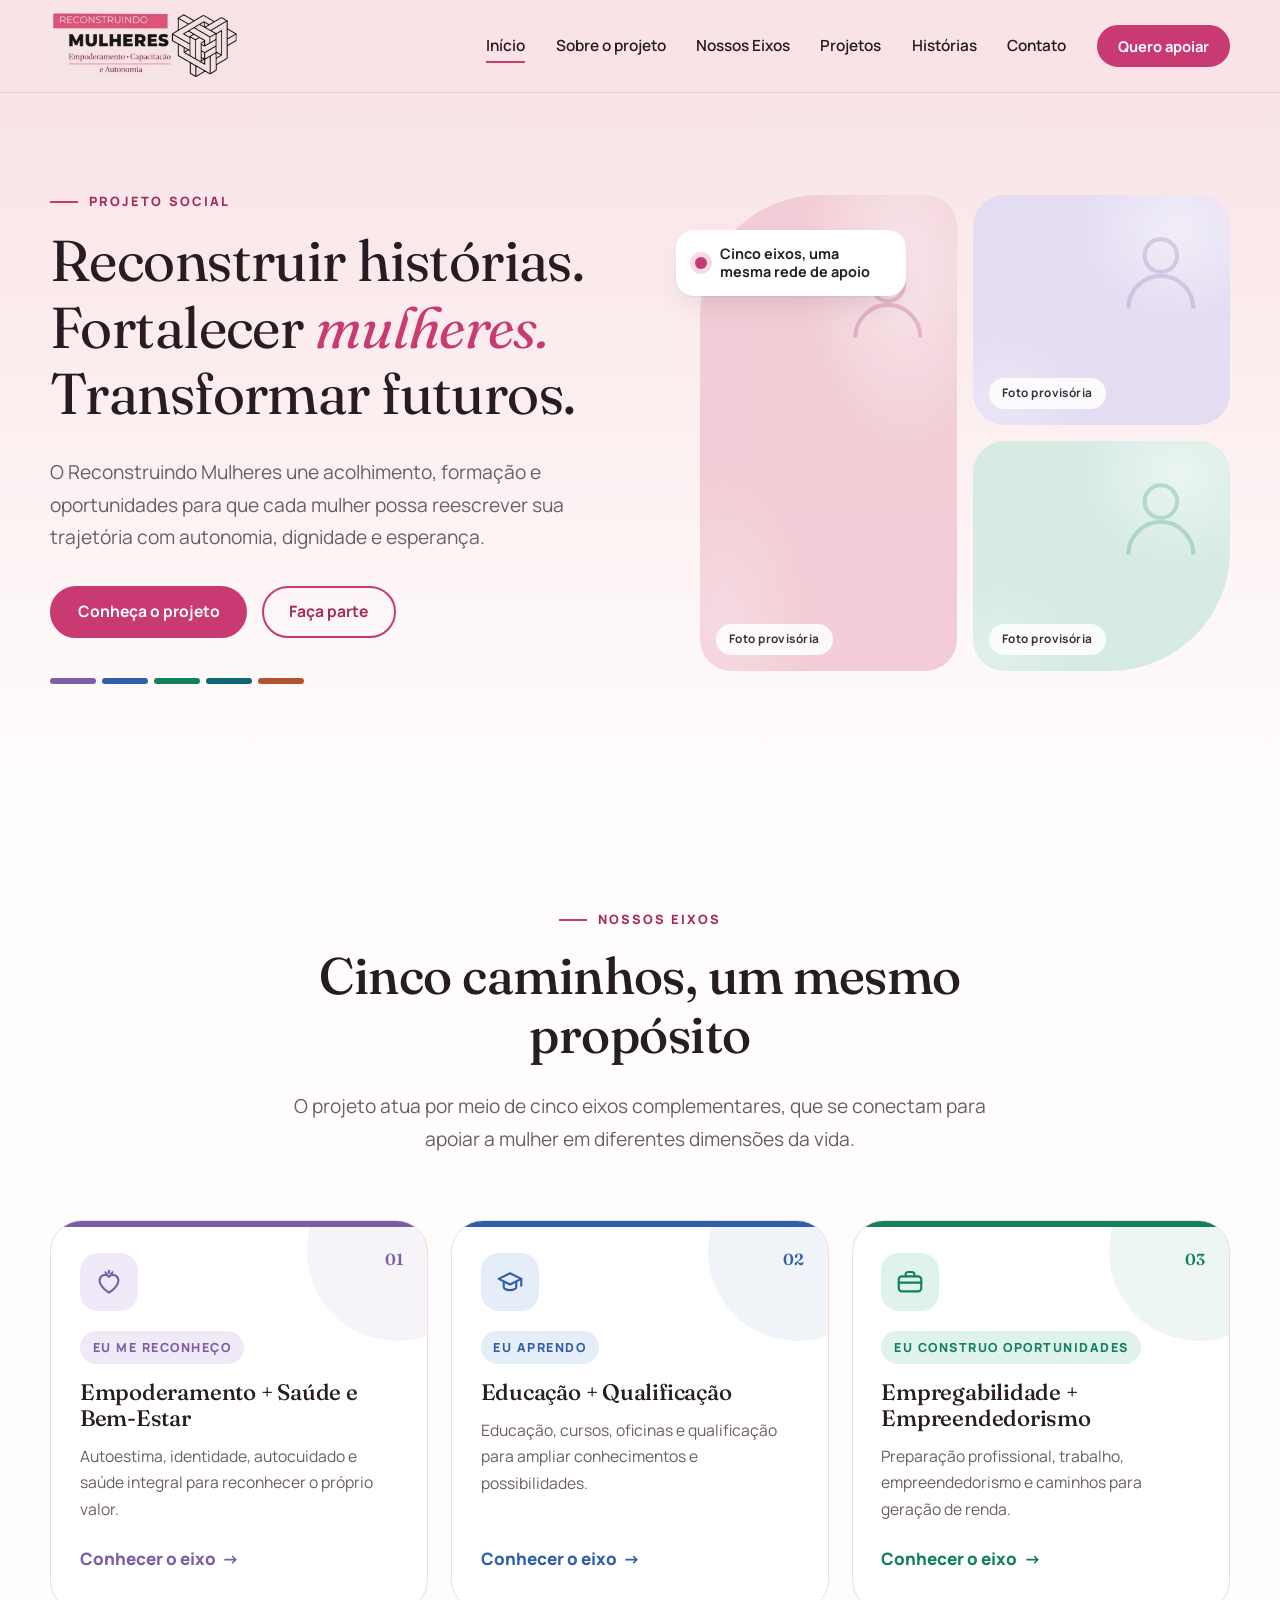
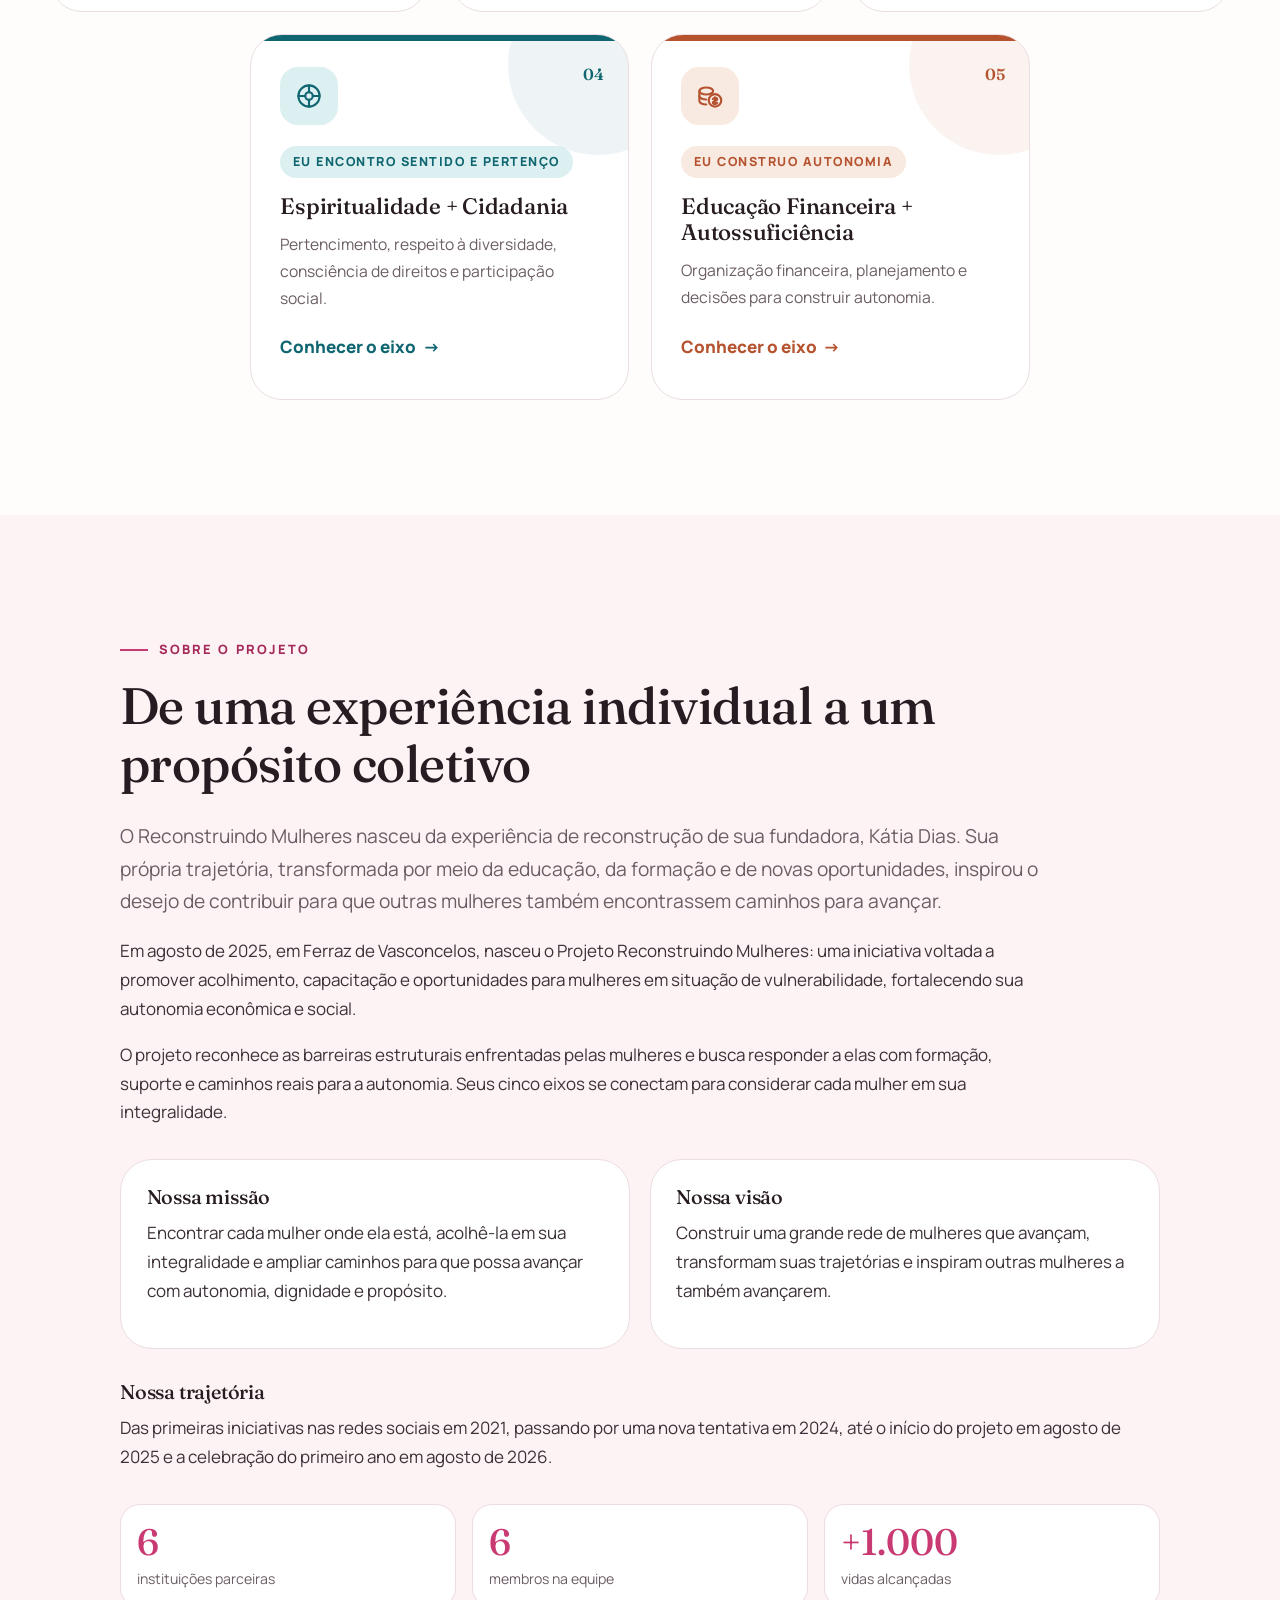
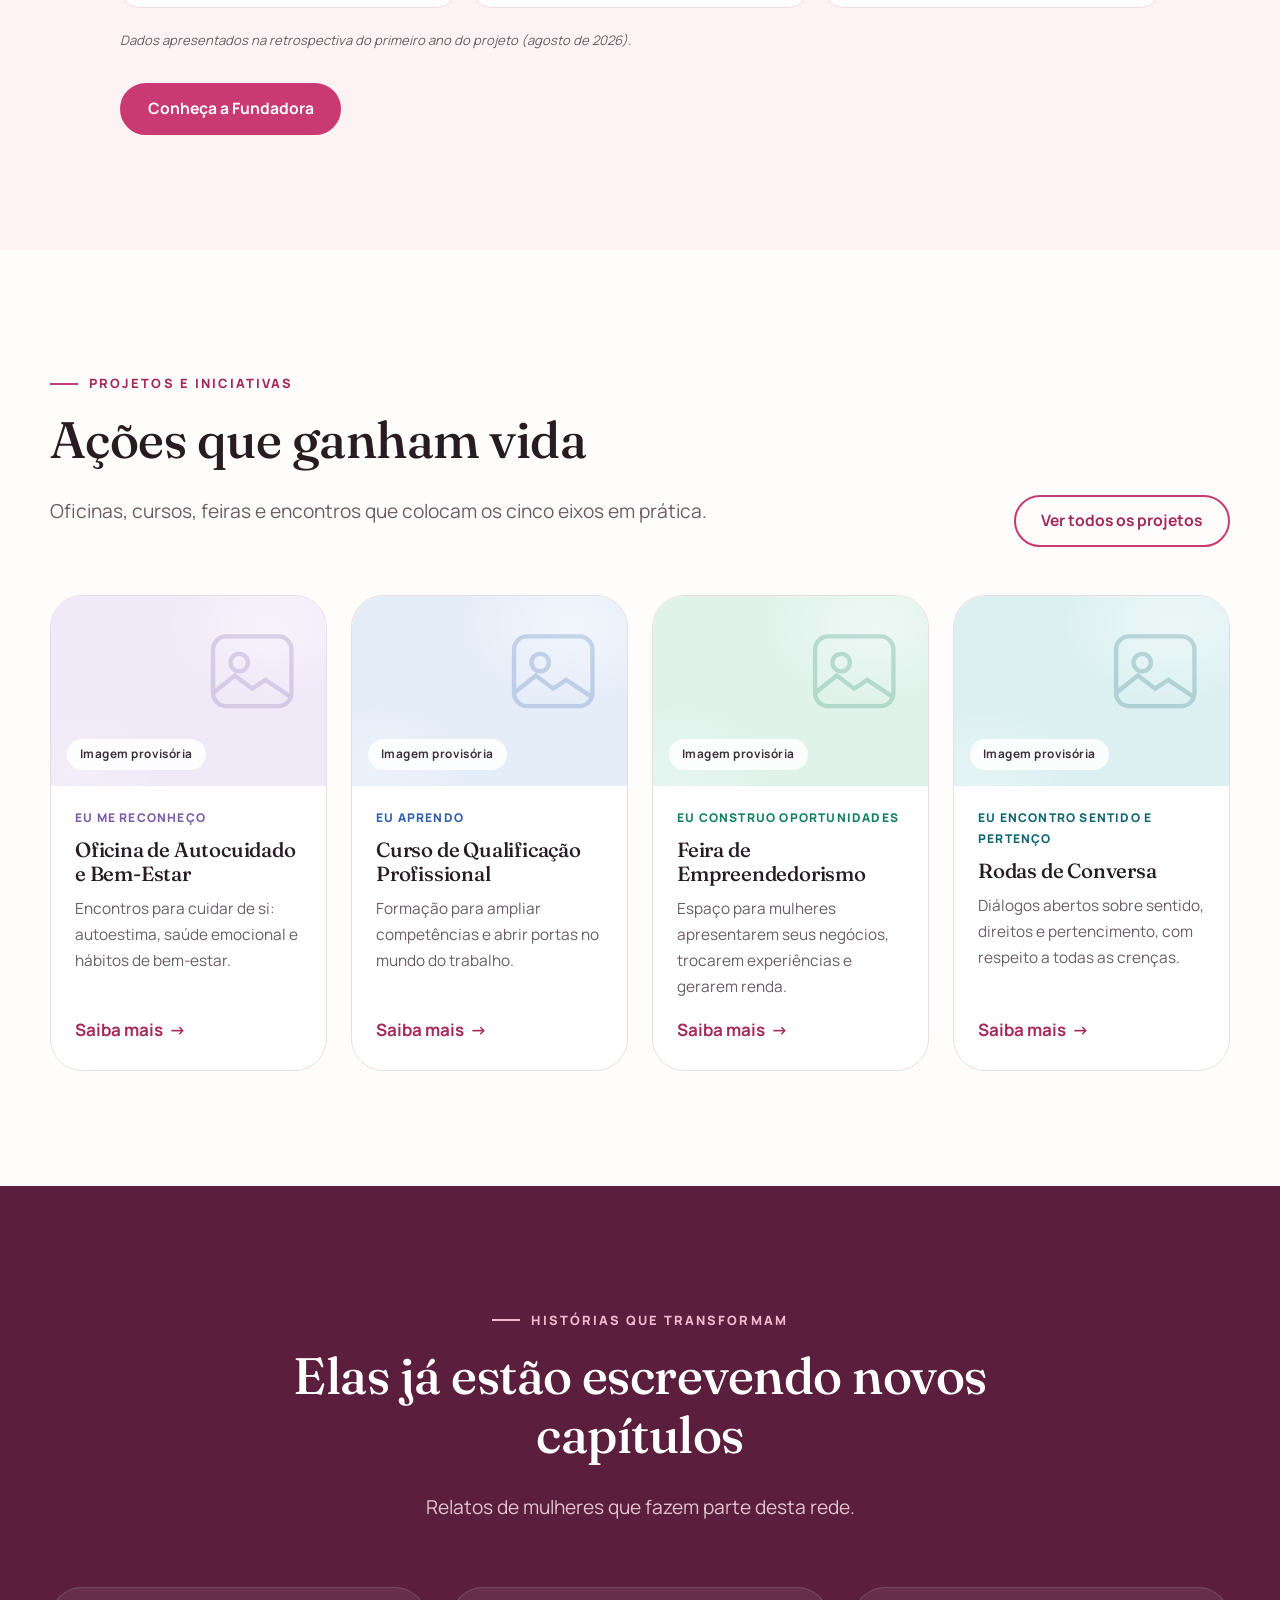
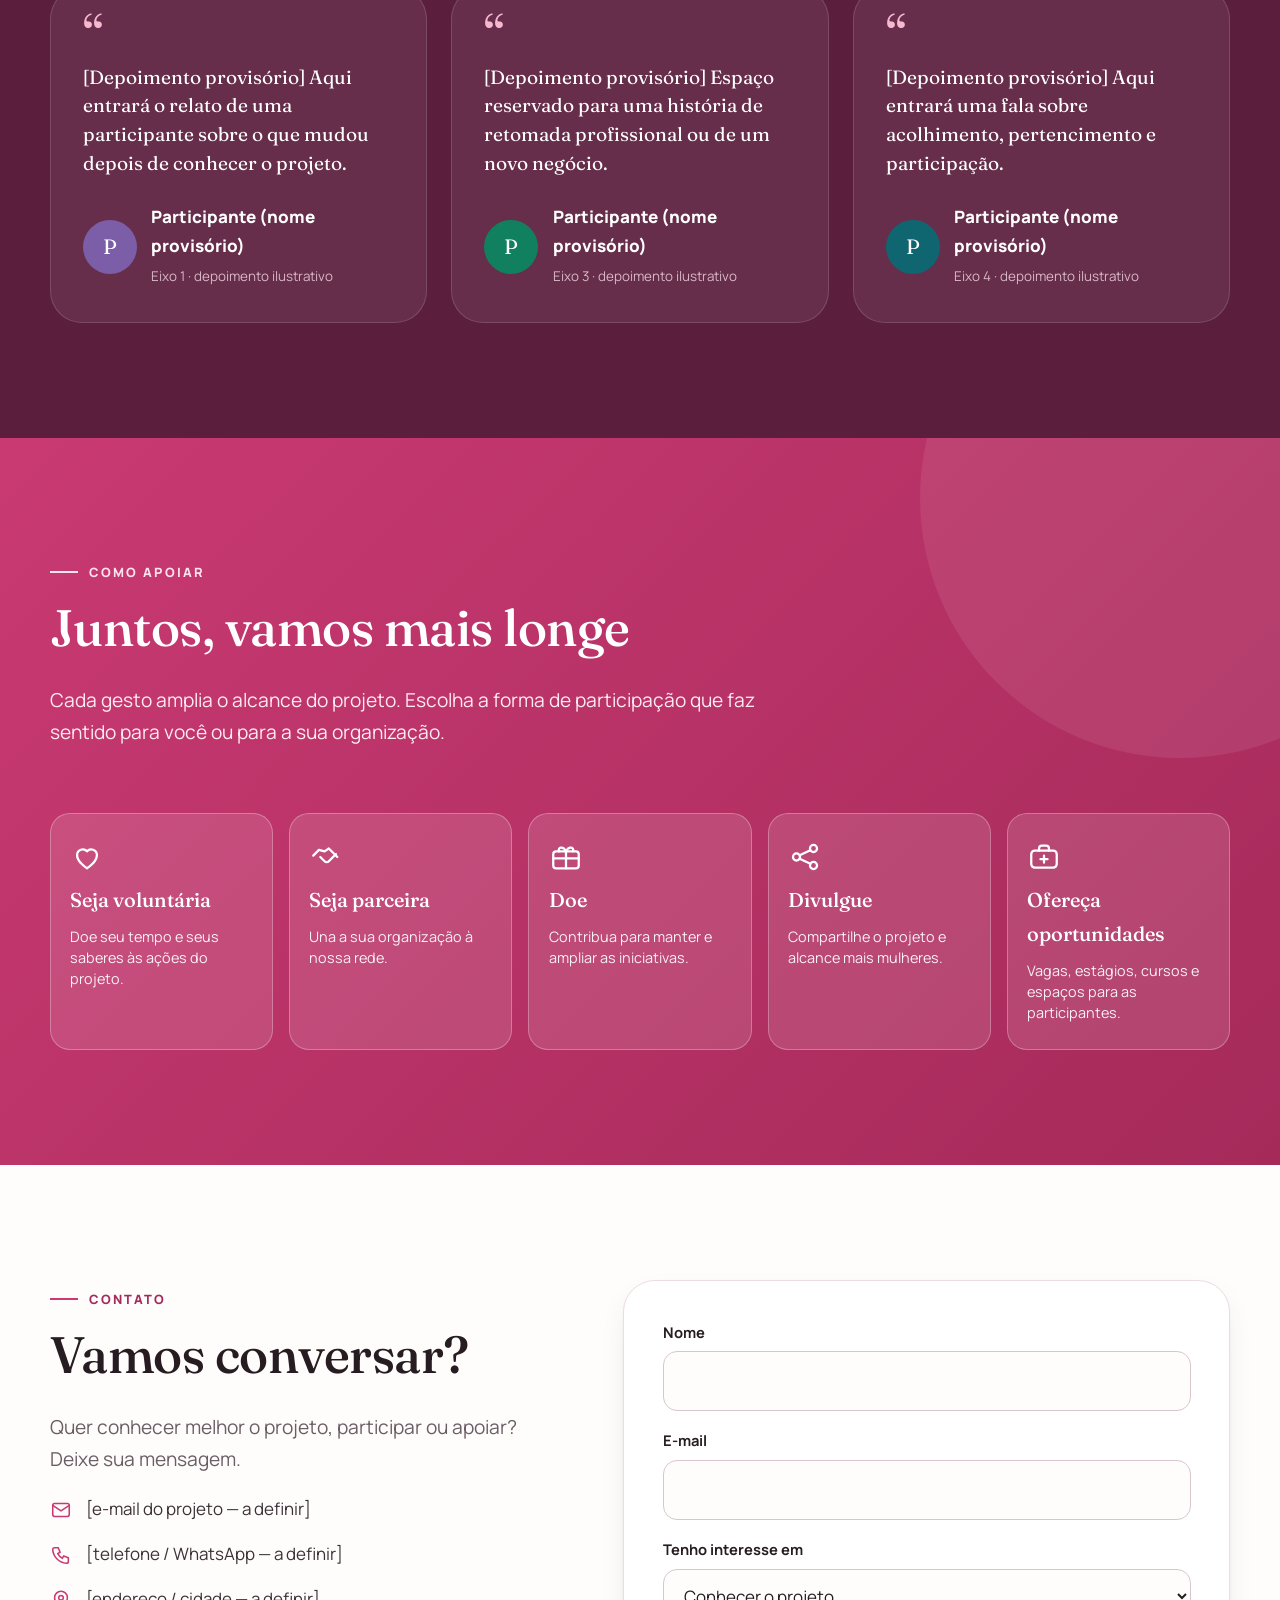
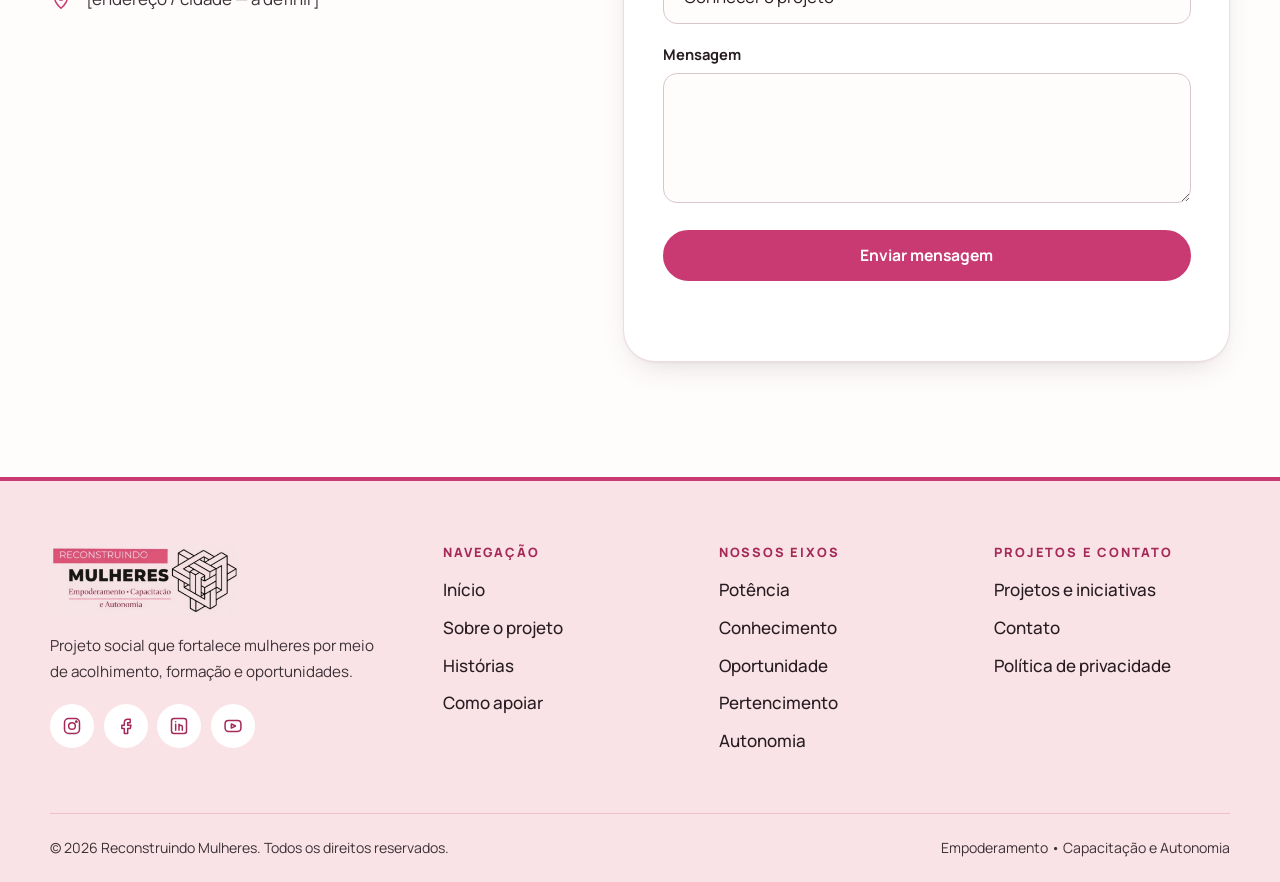
==== commit 0db56cc9: "Add files via upload" ====
--- a/index.html
+++ b/index.html
@@ -83,45 +83,45 @@
           <article class="eixo-card eixo-1 reveal">
             <span class="eixo-num" aria-hidden="true">01</span>
             <div class="eixo-icone"><svg width="30" height="30" viewBox="0 0 24 24" fill="none" stroke="currentColor" stroke-width="1.7" stroke-linecap="round" stroke-linejoin="round" aria-hidden="true"><path d="M12 20.5s-7.5-4.6-7.5-10A4.3 4.3 0 0 1 12 7.8a4.3 4.3 0 0 1 7.5 2.7c0 5.4-7.5 10-7.5 10z"/><path d="M12 3v2M9.2 4.2l.9 1.4M14.8 4.2l-.9 1.4"/></svg></div>
-            <span class="eixo-conceito">Potência</span>
-            <h3>Empoderamento Feminino + Saúde e Bem-Estar</h3>
-            <p>Fortalecimento da identidade, da autoestima e do autocuidado, com atenção à saúde física, emocional e social.</p>
+            <span class="eixo-conceito">Eu me reconheço</span>
+            <h3>Empoderamento + Saúde e Bem-Estar</h3>
+            <p>Autoestima, identidade, autocuidado e saúde integral para reconhecer o próprio valor.</p>
             <button class="link-eixo" type="button" data-eixo="1" aria-haspopup="dialog">Conhecer o eixo <span aria-hidden="true">→</span></button>
           </article>
 
           <article class="eixo-card eixo-2 reveal">
             <span class="eixo-num" aria-hidden="true">02</span>
             <div class="eixo-icone"><svg width="30" height="30" viewBox="0 0 24 24" fill="none" stroke="currentColor" stroke-width="1.7" stroke-linecap="round" stroke-linejoin="round" aria-hidden="true"><path d="M3 9.5L12 5l9 4.5-9 4.5-9-4.5z"/><path d="M7 12v4.2c0 1.2 2.2 2.3 5 2.3s5-1.1 5-2.3V12"/><path d="M21 9.5V15"/></svg></div>
-            <span class="eixo-conceito">Conhecimento</span>
-            <h3>Educação + Qualificação Profissional</h3>
-            <p>Educação como ferramenta de transformação: acesso a cursos, capacitações e novas possibilidades de aprendizagem.</p>
+            <span class="eixo-conceito">Eu aprendo</span>
+            <h3>Educação + Qualificação</h3>
+            <p>Educação, cursos, oficinas e qualificação para ampliar conhecimentos e possibilidades.</p>
             <button class="link-eixo" type="button" data-eixo="2" aria-haspopup="dialog">Conhecer o eixo <span aria-hidden="true">→</span></button>
           </article>
 
           <article class="eixo-card eixo-3 reveal">
             <span class="eixo-num" aria-hidden="true">03</span>
             <div class="eixo-icone"><svg width="30" height="30" viewBox="0 0 24 24" fill="none" stroke="currentColor" stroke-width="1.7" stroke-linecap="round" stroke-linejoin="round" aria-hidden="true"><rect x="3" y="7.5" width="18" height="12" rx="2.5"/><path d="M8.5 7.5V6a2 2 0 0 1 2-2h3a2 2 0 0 1 2 2v1.5"/><path d="M3 12.5h18"/></svg></div>
-            <span class="eixo-conceito">Oportunidade</span>
+            <span class="eixo-conceito">Eu construo oportunidades</span>
             <h3>Empregabilidade + Empreendedorismo</h3>
-            <p>Preparação para o mercado de trabalho, desenvolvimento profissional, geração de renda e fortalecimento de iniciativas próprias.</p>
+            <p>Preparação profissional, trabalho, empreendedorismo e caminhos para geração de renda.</p>
             <button class="link-eixo" type="button" data-eixo="3" aria-haspopup="dialog">Conhecer o eixo <span aria-hidden="true">→</span></button>
           </article>
 
           <article class="eixo-card eixo-4 reveal">
             <span class="eixo-num" aria-hidden="true">04</span>
             <div class="eixo-icone"><svg width="30" height="30" viewBox="0 0 24 24" fill="none" stroke="currentColor" stroke-width="1.7" stroke-linecap="round" stroke-linejoin="round" aria-hidden="true"><circle cx="12" cy="12" r="8.5"/><circle cx="12" cy="12" r="3"/><path d="M12 3.5v5.5M12 15v5.5M3.5 12H9M15 12h5.5"/></svg></div>
-            <span class="eixo-conceito">Pertencimento</span>
+            <span class="eixo-conceito">Eu encontro sentido e pertenço</span>
             <h3>Espiritualidade + Cidadania</h3>
-            <p>Espaço de sentido, valores e conexão, com respeito a todas as crenças, e reflexões sobre direitos, dignidade e participação.</p>
+            <p>Pertencimento, respeito à diversidade, consciência de direitos e participação social.</p>
             <button class="link-eixo" type="button" data-eixo="4" aria-haspopup="dialog">Conhecer o eixo <span aria-hidden="true">→</span></button>
           </article>
 
           <article class="eixo-card eixo-5 reveal">
             <span class="eixo-num" aria-hidden="true">05</span>
             <div class="eixo-icone"><svg width="30" height="30" viewBox="0 0 24 24" fill="none" stroke="currentColor" stroke-width="1.7" stroke-linecap="round" stroke-linejoin="round" aria-hidden="true"><ellipse cx="9" cy="8" rx="5.5" ry="2.8"/><path d="M3.5 8v4c0 1.5 2.5 2.8 5.5 2.8"/><path d="M3.5 12v4c0 1.5 2.5 2.8 5.5 2.8"/><circle cx="16" cy="15.5" r="5"/><path d="M16 13v5M14.3 14.4c.4-.6 1-.9 1.7-.9 1 0 1.7.5 1.7 1.2 0 1.7-3.4.8-3.4 2.5 0 .7.7 1.2 1.7 1.2.7 0 1.3-.3 1.7-.9"/></svg></div>
-            <span class="eixo-conceito">Autonomia</span>
+            <span class="eixo-conceito">Eu construo autonomia</span>
             <h3>Educação Financeira + Autossuficiência</h3>
-            <p>Conhecimentos e ferramentas para planejar, decidir e conquistar mais autonomia na relação com o dinheiro e com a própria vida.</p>
+            <p>Organização financeira, planejamento e decisões para construir autonomia.</p>
             <button class="link-eixo" type="button" data-eixo="5" aria-haspopup="dialog">Conhecer o eixo <span aria-hidden="true">→</span></button>
           </article>
         </div>
@@ -130,22 +130,27 @@
 
     <!-- ============ SOBRE ============ -->
     <section class="sobre" id="sobre" aria-labelledby="sobre-titulo">
-      <div class="container sobre-grid">
-        <figure class="ph reveal" style="margin:0"><svg class="ph-icon" viewBox="0 0 24 24" fill="none" stroke="currentColor" stroke-width="1" aria-hidden="true"><circle cx="12" cy="8" r="4"/><path d="M4 21c0-4.4 3.6-8 8-8s8 3.6 8 8"/></svg><figcaption>Foto provisória · equipe e participantes</figcaption></figure>
-        <div class="reveal">
-          <p class="eyebrow">Sobre o projeto</p>
-          <h2 id="sobre-titulo">Mais que um projeto, uma rede de oportunidades</h2>
-          <p class="lead">O Reconstruindo Mulheres nasce da convicção de que reconstruir a própria história é um caminho coletivo.</p>
-          <p>Por meio de ações de acolhimento, formação e articulação com parceiros, o projeto aproxima mulheres de conhecimento, trabalho, renda, cidadania e cuidado consigo mesmas — respeitando a trajetória e o tempo de cada uma.</p>
-          <p><em>[Texto institucional provisório — substituir pelo texto oficial da organização.]</em></p>
-          <div class="numeros" aria-label="Números de impacto (valores provisórios)">
-            <div class="numero"><strong>000</strong><span>mulheres atendidas</span></div>
-            <div class="numero"><strong>00</strong><span>ações realizadas</span></div>
-            <div class="numero"><strong>00</strong><span>parceiros e apoiadores</span></div>
-          </div>
-          <p class="nota-provisoria">Números ilustrativos — serão substituídos pelos dados reais do projeto.</p>
-          <a class="btn" href="#contato">Saiba mais</a>
-        </div>
+      <div class="container sobre-conteudo reveal">
+        <p class="eyebrow">Sobre o projeto</p>
+        <h2 id="sobre-titulo">De uma experiência individual a um propósito coletivo</h2>
+        <p class="lead">O Reconstruindo Mulheres nasceu da experiência de reconstrução de sua fundadora, Kátia Dias. Sua própria trajetória, transformada por meio da educação, da formação e de novas oportunidades, inspirou o desejo de contribuir para que outras mulheres também encontrassem caminhos para avançar.</p>
+        <p>Em agosto de 2025, em Ferraz de Vasconcelos, nasceu o Projeto Reconstruindo Mulheres: uma iniciativa voltada a promover acolhimento, capacitação e oportunidades para mulheres em situação de vulnerabilidade, fortalecendo sua autonomia econômica e social.</p>
+        <p>O projeto reconhece as barreiras estruturais enfrentadas pelas mulheres e busca responder a elas com formação, suporte e caminhos reais para a autonomia. Seus cinco eixos se conectam para considerar cada mulher em sua integralidade.</p>
+        <div class="sobre-missao-visao">
+          <article><h3>Nossa missão</h3><p>Encontrar cada mulher onde ela está, acolhê-la em sua integralidade e ampliar caminhos para que possa avançar com autonomia, dignidade e propósito.</p></article>
+          <article><h3>Nossa visão</h3><p>Construir uma grande rede de mulheres que avançam, transformam suas trajetórias e inspiram outras mulheres a também avançarem.</p></article>
+        </div>
+        <div class="sobre-trajetoria">
+          <h3>Nossa trajetória</h3>
+          <p>Das primeiras iniciativas nas redes sociais em 2021, passando por uma nova tentativa em 2024, até o início do projeto em agosto de 2025 e a celebração do primeiro ano em agosto de 2026.</p>
+          <div class="numeros" aria-label="Resultados apresentados na trajetória do projeto">
+            <div class="numero"><strong>6</strong><span>instituições parceiras</span></div>
+            <div class="numero"><strong>6</strong><span>membros na equipe</span></div>
+            <div class="numero"><strong>+1.000</strong><span>vidas alcançadas</span></div>
+          </div>
+          <p class="nota-provisoria">Dados apresentados na retrospectiva do primeiro ano do projeto (agosto de 2026).</p>
+        </div>
+        <button class="btn" type="button" id="abrir-fundadora" aria-haspopup="dialog">Conheça a Fundadora</button>
       </div>
     </section>
 
@@ -194,7 +199,7 @@
             <svg viewBox="0 0 24 24" fill="none" stroke="currentColor" stroke-width="1.6" stroke-linecap="round" stroke-linejoin="round" aria-hidden="true"><path d="M8 12l3 3a2 2 0 0 0 3 0l5-5"/><path d="M3 11l4-4 4 1 3-2 6 6"/></svg>
             <strong>Seja parceira</strong><span>Una a sua organização à nossa rede.</span>
           </a>
-          <a class="apoio-item" href="#contato" data-interesse="Doação">
+          <a class="apoio-item" href="#pix-dialog" id="abrir-pix" aria-haspopup="dialog">
             <svg viewBox="0 0 24 24" fill="none" stroke="currentColor" stroke-width="1.6" stroke-linecap="round" stroke-linejoin="round" aria-hidden="true"><rect x="3" y="8" width="18" height="12" rx="2"/><path d="M12 8v12M3 13h18M12 8c-2-4-6-3-5 0M12 8c2-4 6-3 5 0"/></svg>
             <strong>Doe</strong><span>Contribua para manter e ampliar as iniciativas.</span>
           </a>
@@ -229,7 +234,7 @@
           <div class="campo">
             <label for="interesse">Tenho interesse em</label>
             <select id="interesse" name="interesse">
-              <option>Conhecer o projeto</option><option>Voluntariado</option><option>Parceria</option><option>Doação</option><option>Divulgação</option><option>Oportunidades</option><option>Participar das ações</option>
+              <option>Conhecer o projeto</option><option>Voluntariado</option><option>Parceria</option><option>Financie o Projeto</option><option>Divulgação</option><option>Oportunidades</option><option>Participar das ações</option>
             </select>
           </div>
           <div class="campo"><label for="mensagem">Mensagem</label><textarea id="mensagem" name="mensagem" required></textarea></div>
@@ -298,11 +303,65 @@
     </div>
     <div class="dialog-corpo">
       <p id="dialog-descricao"></p>
+      <h4 class="transformacao-titulo">Transformação esperada</h4>
+      <p id="dialog-transformacao"></p>
       <ul class="tags" id="dialog-tags" aria-label="Palavras-chave"></ul>
       <a class="btn btn--sm" href="#contato" id="dialog-cta">Quero saber mais</a>
     </div>
   </dialog>
 
+  <!-- Perfil institucional da fundadora -->
+  <dialog class="fundadora-dialog" id="fundadora-dialog" aria-labelledby="fundadora-titulo">
+    <div class="fundadora-topo"><span>Conheça a fundadora</span><button class="dialog-fechar" type="button" id="fechar-fundadora" aria-label="Fechar apresentação da fundadora">×</button></div>
+    <div class="fundadora-grid">
+      <figure class="fundadora-foto"><img src="assets/img/katia-dias-fundadora.jpeg" alt="Retrato de Kátia Dias, fundadora do Reconstruindo Mulheres" width="1024" height="1536"></figure>
+      <div class="fundadora-texto">
+        <h2 id="fundadora-titulo">Kátia Dias</h2>
+        <p class="fundadora-cargo">Gestora • Assistente Social • Palestrante • Fundadora do Reconstruindo Mulheres</p>
+        <p>Baiana, chegou a São Paulo em 2010 e construiu sua trajetória por meio da educação, do trabalho e da atuação social.</p>
+        <h3>Formação</h3><p>Serviço Social; pós-graduações em Saúde e Educação; discente de Administração; formações complementares em diferentes áreas do conhecimento.</p>
+        <h3>Trajetória</h3><p>Experiência com acolhimento, proteção social, articulação de redes e construção de oportunidades para pessoas em situação de vulnerabilidade.</p>
+        <h3>Propósito</h3><p>Transformar experiências, conhecimento e atuação profissional em caminhos de autonomia, reconstrução e transformação social para mulheres.</p>
+        <blockquote>“Conhecimento pode abrir caminhos, e oportunidades podem transformar histórias.”</blockquote>
+      </div>
+    </div>
+  </dialog>
+
+
+  <!-- Doação Pix: QR Code gerado localmente, sem intermediários -->
+  <dialog class="pix-dialog" id="pix-dialog" aria-labelledby="pix-titulo">
+    <div class="pix-topo"><div><span class="pix-sobretitulo">Apoie nossa missão</span><h2 id="pix-titulo">Doe via Pix</h2></div><button class="pix-fechar" id="fechar-pix" type="button" aria-label="Fechar doação">×</button></div>
+    <div class="pix-conteudo">
+      <p>Sua contribuição fortalece as ações do Reconstruindo Mulheres. Escolha um valor para gerar seu Pix.</p>
+      <div id="pix-escolha">
+        <fieldset class="pix-valores"><legend>Selecione o valor da doação</legend>
+          <label><input type="radio" name="pix-valor" value="2"><span>R$ 2</span></label>
+          <label><input type="radio" name="pix-valor" value="10"><span>R$ 10</span></label>
+          <label><input type="radio" name="pix-valor" value="20" checked><span>R$ 20</span></label>
+          <label><input type="radio" name="pix-valor" value="50"><span>R$ 50</span></label>
+          <label><input type="radio" name="pix-valor" value="100"><span>R$ 100</span></label>
+          <label><input type="radio" name="pix-valor" value="outro"><span>Outro valor</span></label>
+        </fieldset>
+        <div class="campo pix-outro" id="pix-outro-box" hidden><label for="pix-outro-valor">Valor personalizado (R$)</label><input id="pix-outro-valor" type="text" inputmode="decimal" placeholder="Ex.: 35,50" autocomplete="off"></div>
+        <p class="pix-erro" id="pix-erro" role="alert" hidden></p>
+        <button class="btn pix-botao" id="pix-gerar" type="button">Gerar QR Code Pix</button>
+      </div>
+      <div id="pix-resultado" class="pix-resultado" hidden>
+        <p class="pix-valor-final">Doação de <strong id="pix-valor-final"></strong></p>
+        <div class="pix-qr" id="pix-qr" role="img" aria-label="QR Code para pagar a doação por Pix"></div>
+        <p class="pix-instrucao">Abra o aplicativo do seu banco e escaneie o QR Code, ou copie o código abaixo.</p>
+        <label class="pix-copia-label" for="pix-codigo">Pix Copia e Cola</label>
+        <textarea id="pix-codigo" rows="3" readonly aria-label="Código Pix Copia e Cola"></textarea>
+        <button class="btn pix-botao" id="pix-copiar" type="button">Copiar código Pix</button>
+        <p class="pix-feedback" id="pix-feedback" role="status" aria-live="polite"></p>
+        <button class="pix-voltar" id="pix-voltar" type="button">← Escolher outro valor</button>
+      </div>
+      <p class="pix-recebedor">Recebedor: <strong>Katia Santos Dias</strong><br>Confira o nome do recebedor no aplicativo bancário antes de confirmar. O site não verifica automaticamente a conclusão do pagamento.</p>
+    </div>
+  </dialog>
+
+  <script src="assets/js/qr-local.js"></script>
+  <script src="assets/js/pix.js"></script>
   <script src="assets/js/data.js"></script>
   <script src="assets/js/main.js"></script>
 </body>
--- a/assets/css/styles.css
+++ b/assets/css/styles.css
@@ -338,3 +338,49 @@
   *, *::before, *::after { transition: none !important; animation: none !important; }
   .js .reveal { opacity: 1; transform: none; }
 }
+
+/* Conteúdo institucional — apresentação da equipe, 2026 */
+.transformacao-titulo { margin: 1.4rem 0 .4rem; font-size: 1.1rem; }
+.sobre-conteudo { max-width: 1040px; }
+.sobre-conteudo > h2 { max-width: 850px; }
+.sobre-conteudo > p { max-width: 920px; }
+.sobre-missao-visao { display:grid; grid-template-columns:repeat(2,minmax(0,1fr)); gap:1.2rem; margin:2rem 0; }
+.sobre-missao-visao article { background:#fff; border:1px solid var(--linha); border-radius:var(--raio-grande); padding:1.6rem; }
+.sobre-missao-visao h3, .sobre-trajetoria h3 { margin-top:0; }
+.sobre-trajetoria { margin-bottom:2rem; }
+.sobre-trajetoria .numeros { margin-bottom:1.3rem; }
+.sobre-trajetoria .nota-provisoria { margin-top:0; }
+.fundadora-dialog { padding:0; border:0; border-radius:var(--raio-grande); width:min(920px,calc(100% - 2rem)); max-height:90vh; overflow:auto; color:var(--texto); box-shadow:0 30px 80px -20px rgba(40,10,30,.5); }
+.fundadora-dialog::backdrop { background:rgba(38,28,34,.65); backdrop-filter:blur(3px); }
+.fundadora-topo { background:var(--vinho); color:white; padding:1.25rem 4.5rem 1.25rem 1.6rem; position:relative; font-weight:800; }
+.fundadora-grid { display:grid; grid-template-columns:minmax(220px,.75fr) minmax(0,1.25fr); gap:1.7rem; padding:1.7rem; align-items:start; }
+.fundadora-foto { margin:0; position:sticky; top:0; }
+.fundadora-foto img { display:block; width:100%; height:auto; max-height:620px; object-fit:cover; object-position:center top; border-radius:var(--raio-grande); }
+.fundadora-texto h2 { margin-top:0; }
+.fundadora-texto h3 { margin:1.2rem 0 .3rem; font-size:1.1rem; }
+.fundadora-cargo { color:var(--vinho); font-weight:700; }
+.fundadora-texto blockquote { border-left:4px solid var(--rosa); padding:.7rem 1rem; margin:1.5rem 0 0; background:var(--rosa-quase-branco); font-style:italic; }
+@media(max-width:680px) { .sobre-missao-visao,.fundadora-grid { grid-template-columns:1fr; } .fundadora-foto { position:static; } .fundadora-foto img { max-height:330px; object-position:center 25%; } .fundadora-grid { padding:1.1rem; gap:1rem; } }
+
+/* Doação Pix */
+.pix-dialog {width:min(540px,calc(100% - 1.5rem));max-height:min(92dvh,850px);padding:0;border:0;border-radius:20px;overflow-y:auto;color:var(--texto);box-shadow:0 28px 90px rgba(40,10,30,.35)}
+.pix-dialog::backdrop {background:rgba(38,28,34,.65);backdrop-filter:blur(3px)}
+.pix-topo {display:flex;justify-content:space-between;align-items:flex-start;gap:1rem;padding:1.4rem 1.6rem;background:var(--rosa-suave)}
+.pix-topo h2 {font-size:1.8rem;margin:.15rem 0 0}.pix-sobretitulo {font-size:.82rem;letter-spacing:.09em;text-transform:uppercase;color:var(--rosa-escuro);font-weight:700}
+.pix-fechar {border:0;background:#fff;border-radius:50%;font-size:1.7rem;line-height:1;width:40px;height:40px;cursor:pointer;color:var(--vinho)}
+.pix-conteudo {padding:1.5rem 1.6rem 1.8rem}.pix-conteudo>p:first-child {margin:0 0 1.3rem;line-height:1.6}
+.pix-valores {border:0;margin:0 0 1.1rem;padding:0;display:grid;grid-template-columns:repeat(3,minmax(0,1fr));gap:.65rem}
+.pix-valores legend {font-weight:700;margin-bottom:.7rem}.pix-valores label {position:relative;cursor:pointer}
+.pix-valores input {position:absolute;opacity:0;width:1px;height:1px}
+.pix-valores span {display:block;text-align:center;border:2px solid #e5d8df;border-radius:12px;padding:.8rem .25rem;font-weight:700;transition:.2s}
+.pix-valores input:checked+span {border-color:var(--rosa-escuro);background:var(--rosa-suave);color:var(--vinho)}
+.pix-valores input:focus-visible+span {outline:3px solid #287ac1;outline-offset:2px}
+.pix-outro {margin-bottom:1rem}.pix-outro input {width:100%}.pix-botao {width:100%;justify-content:center;margin-top:.5rem}
+.pix-erro {color:#a61d38;font-weight:600;margin:.4rem 0}.pix-resultado {text-align:center}.pix-valor-final {font-size:1.25rem;margin:0 0 1rem}
+.pix-qr {display:flex;justify-content:center;align-items:center;margin:auto;max-width:280px;padding:.5rem;background:#fff;border:1px solid #e5d8df;border-radius:12px}
+.pix-qr svg {display:block;max-width:100%;height:auto;image-rendering:pixelated}.pix-instrucao {font-size:.92rem;line-height:1.55;margin:1rem 0}
+.pix-copia-label {display:block;text-align:left;font-weight:700;margin-bottom:.35rem}.pix-resultado textarea {width:100%;resize:none;overflow-wrap:anywhere;font-size:.78rem;padding:.7rem;border:1px solid #d7c9d0;border-radius:9px}
+.pix-feedback {min-height:1.5rem;color:#216b44;font-weight:600;font-size:.9rem;margin:.5rem 0}.pix-voltar {background:transparent;border:0;color:var(--rosa-escuro);text-decoration:underline;cursor:pointer;padding:.5rem}
+.pix-recebedor {border-top:1px solid #eee;margin:1.25rem 0 0;padding-top:1rem;font-size:.83rem;line-height:1.55;color:var(--texto-suave)}
+[hidden] {display:none!important}
+@media(max-width:480px) {.pix-topo {padding:1.1rem}.pix-conteudo {padding:1.1rem}.pix-valores {gap:.45rem}.pix-valores span {font-size:.85rem;padding:.75rem .1rem}}
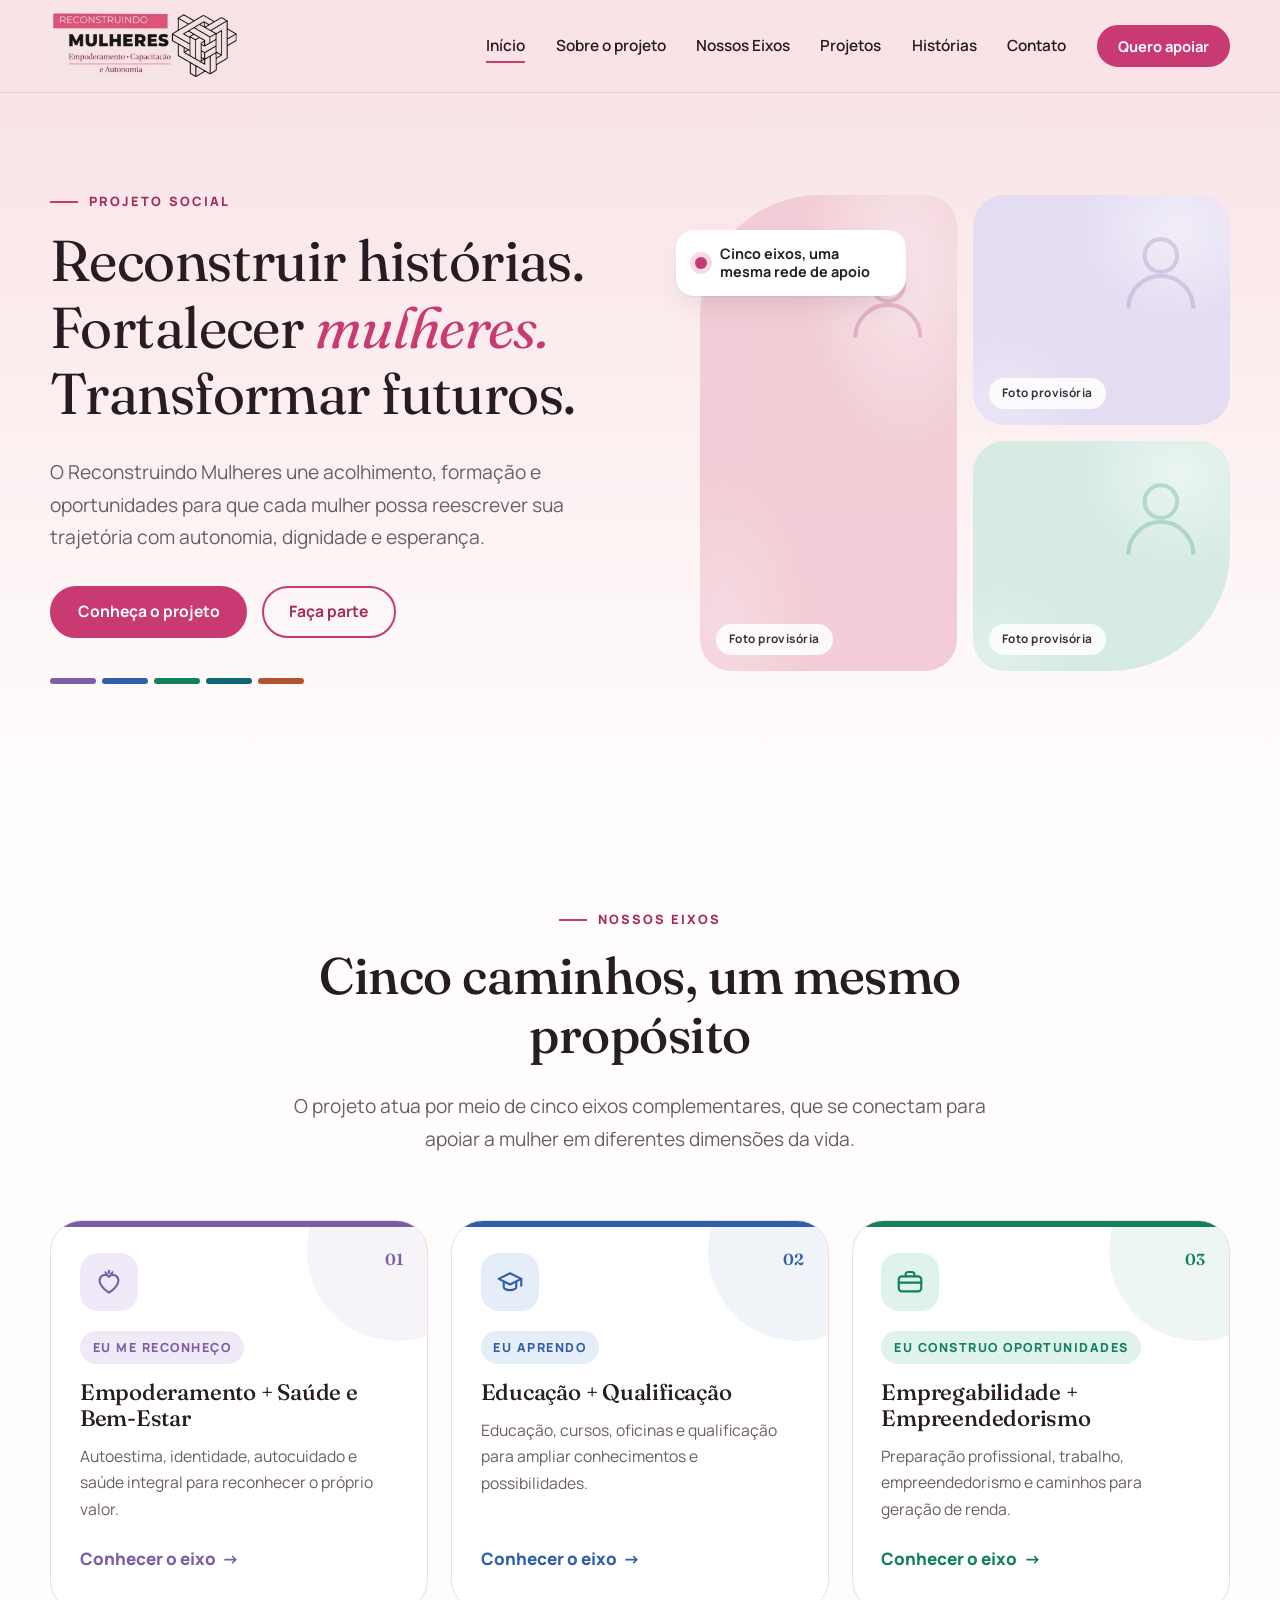
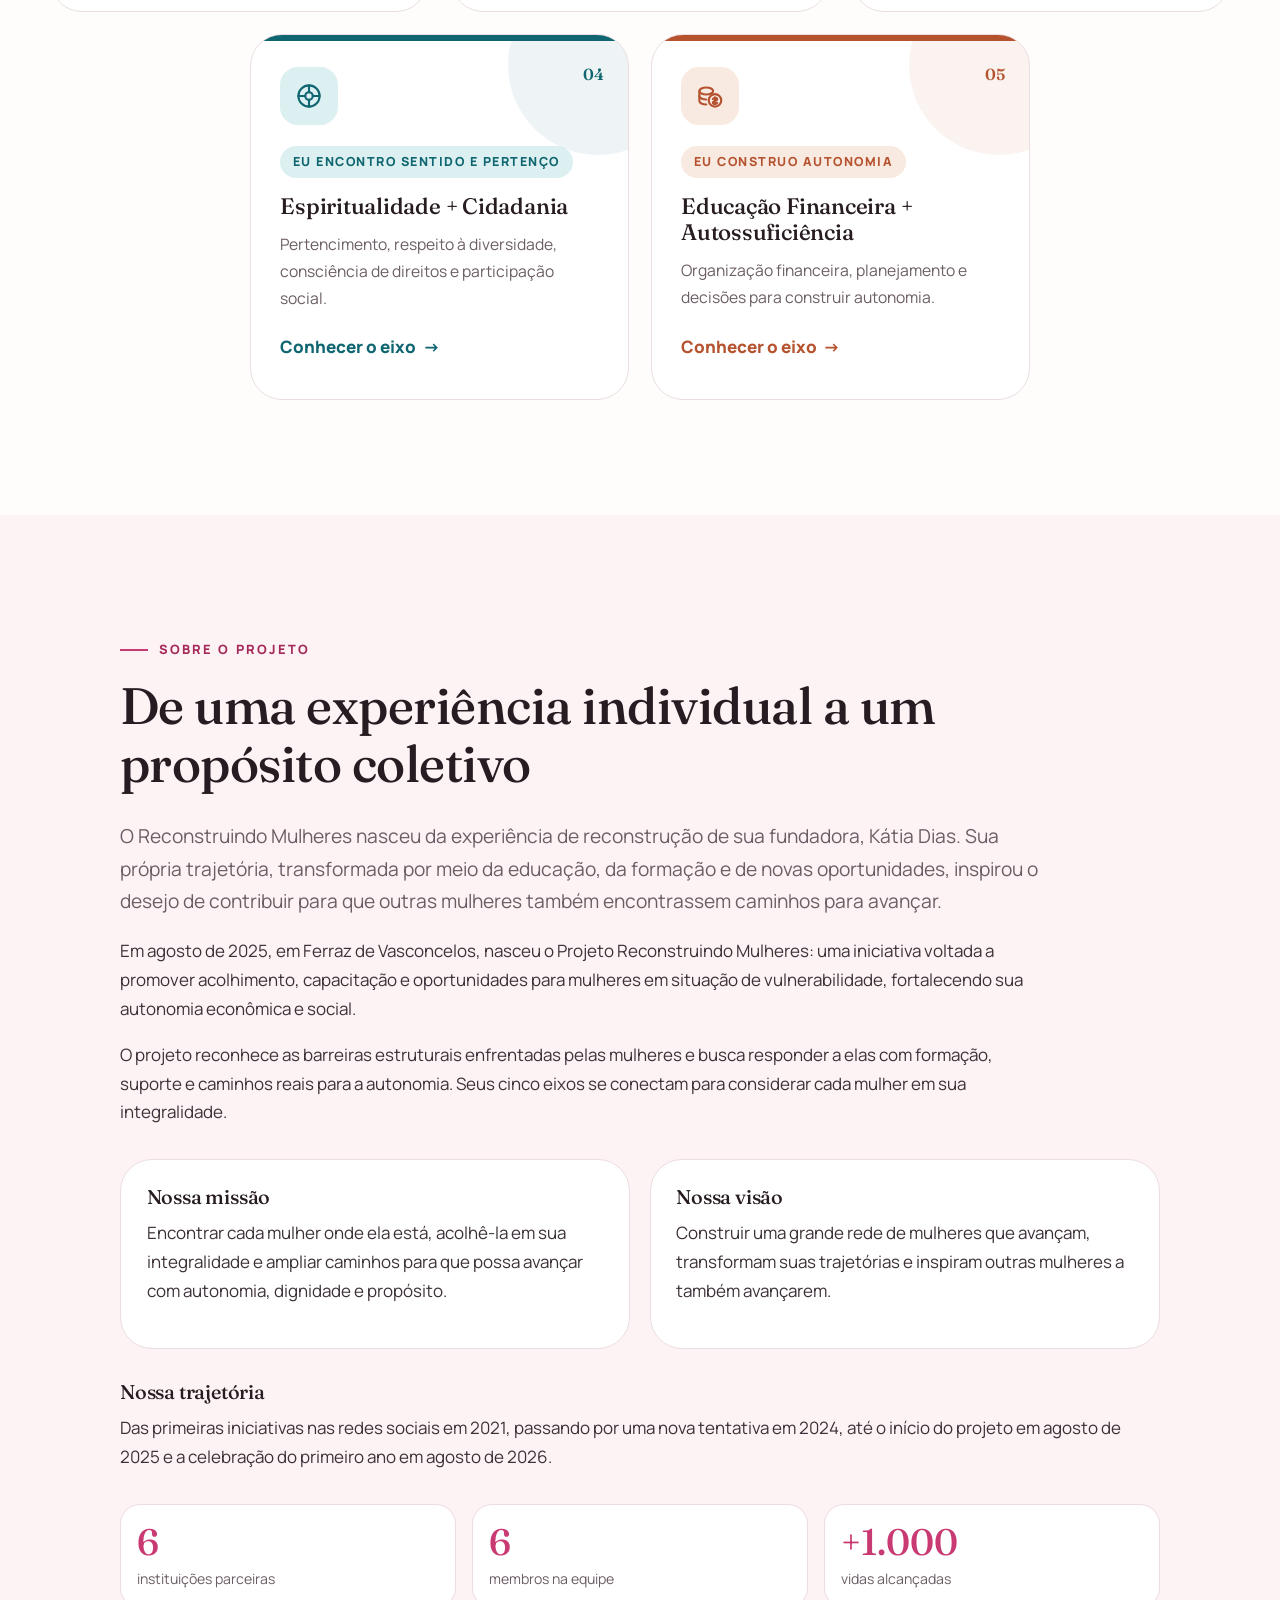
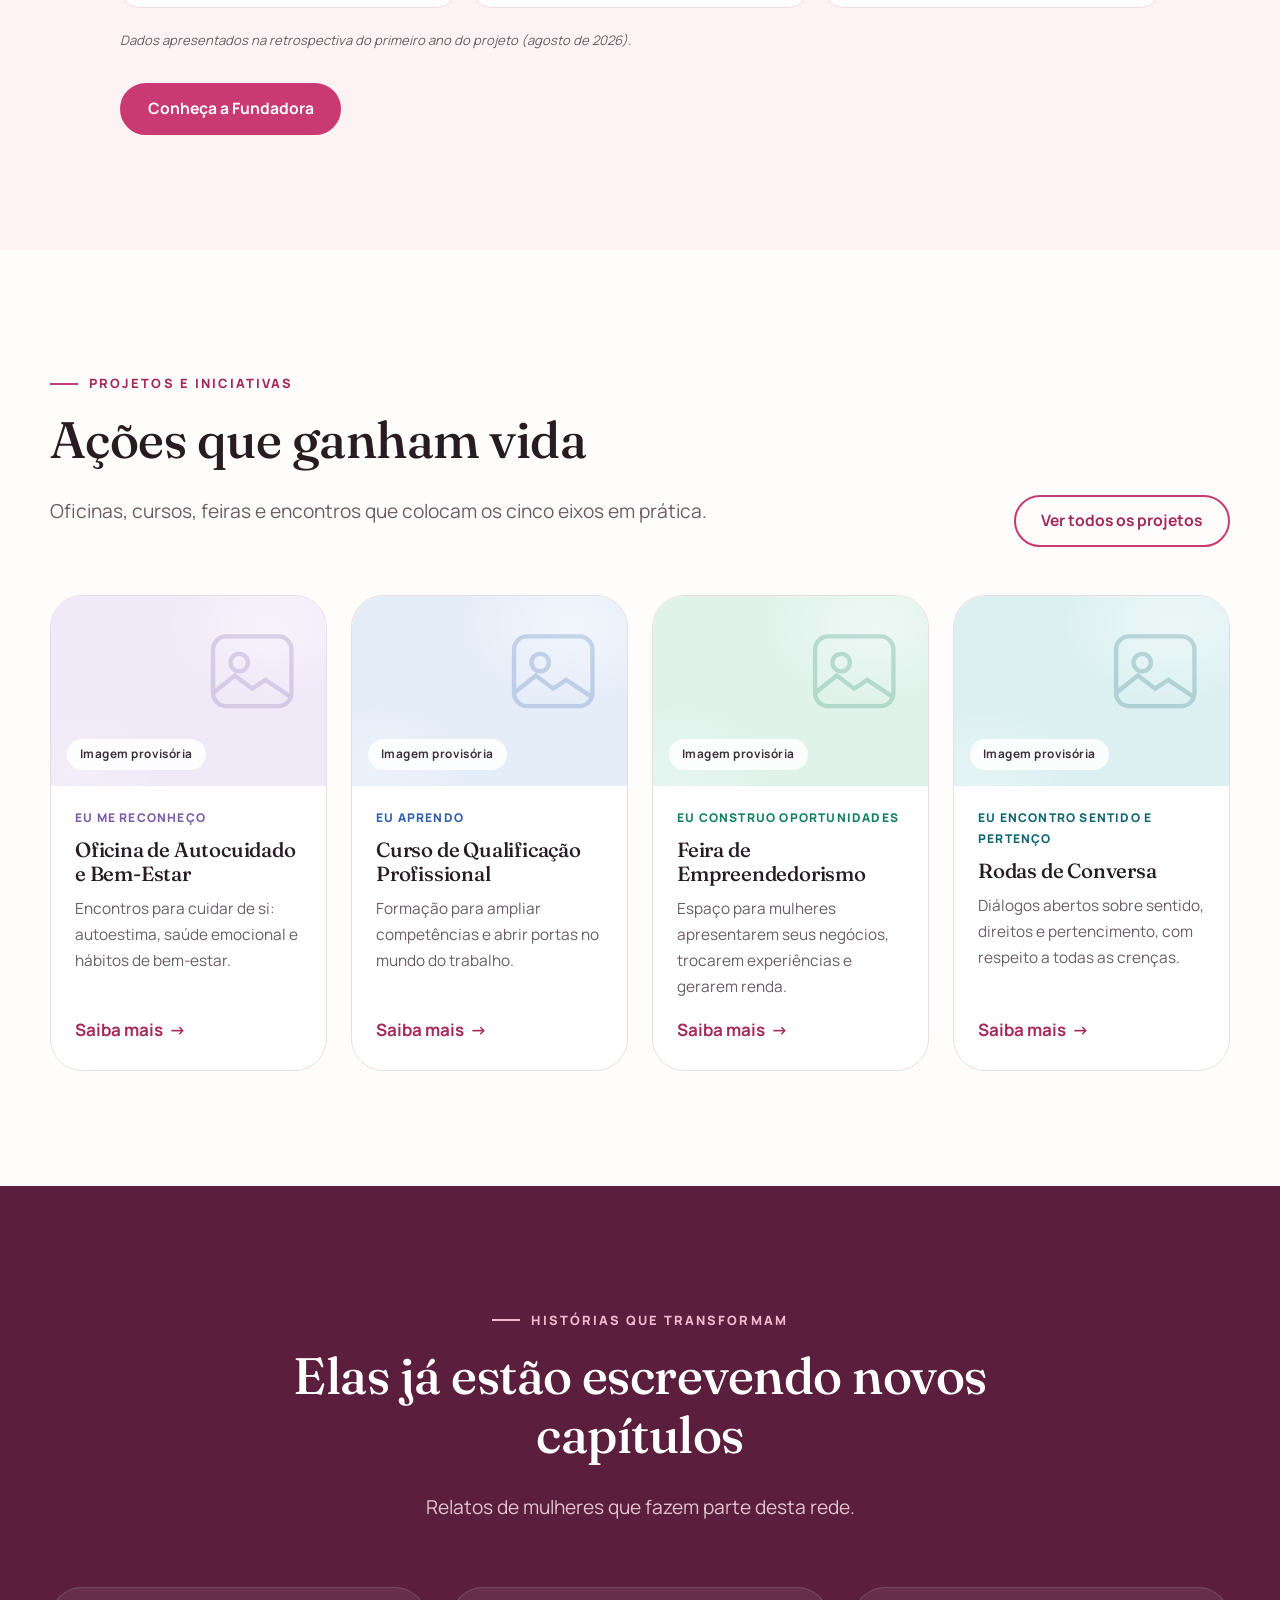
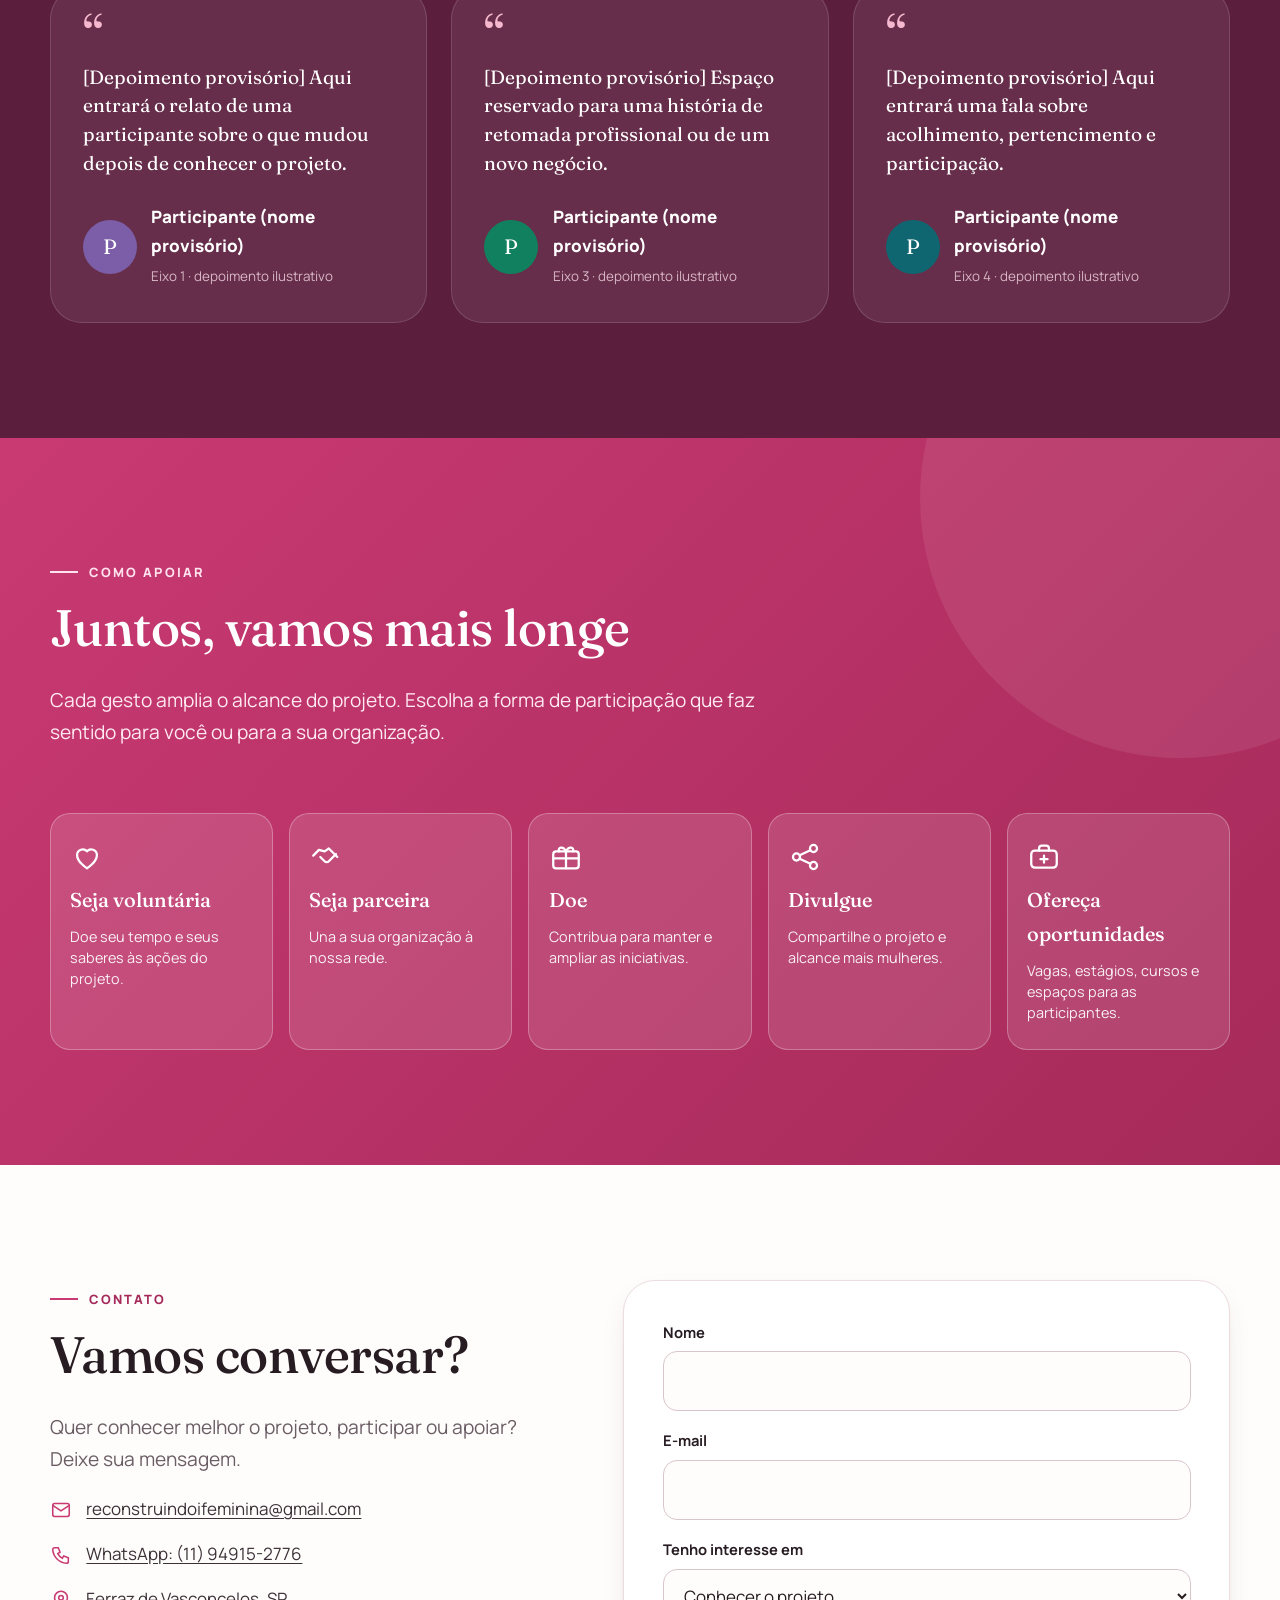
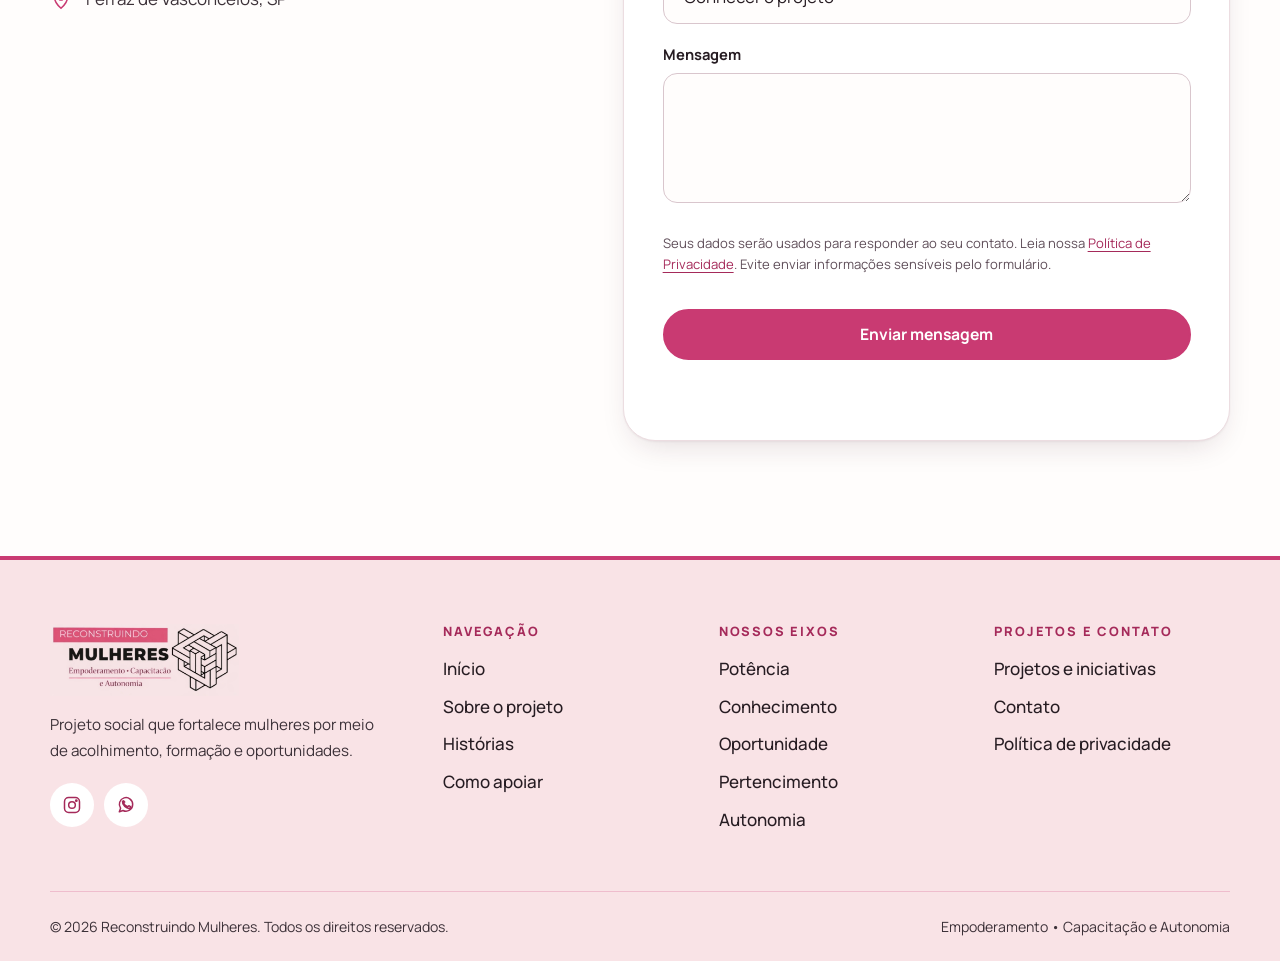
==== commit 94684f61: "Add files via upload" ====
--- a/index.html
+++ b/index.html
@@ -223,12 +223,15 @@
           <h2 id="contato-titulo">Vamos conversar?</h2>
           <p class="lead">Quer conhecer melhor o projeto, participar ou apoiar? Deixe sua mensagem.</p>
           <ul class="contato-dados">
-            <li><svg width="22" height="22" viewBox="0 0 24 24" fill="none" stroke="currentColor" stroke-width="1.7" aria-hidden="true"><rect x="3" y="5" width="18" height="14" rx="2"/><path d="M3 7l9 6 9-6"/></svg><span>[e-mail do projeto — a definir]</span></li>
-            <li><svg width="22" height="22" viewBox="0 0 24 24" fill="none" stroke="currentColor" stroke-width="1.7" aria-hidden="true"><path d="M5 4h4l2 5-2.5 1.5a11 11 0 0 0 5 5L15 13l5 2v4a2 2 0 0 1-2 2A16 16 0 0 1 3 6a2 2 0 0 1 2-2z"/></svg><span>[telefone / WhatsApp — a definir]</span></li>
-            <li><svg width="22" height="22" viewBox="0 0 24 24" fill="none" stroke="currentColor" stroke-width="1.7" aria-hidden="true"><path d="M12 21s7-6.2 7-11.5A7 7 0 0 0 5 9.5C5 14.800 12 21 12 21z"/><circle cx="12" cy="9.5" r="2.5"/></svg><span>[endereço / cidade — a definir]</span></li>
+            <li><svg width="22" height="22" viewBox="0 0 24 24" fill="none" stroke="currentColor" stroke-width="1.7" aria-hidden="true"><rect x="3" y="5" width="18" height="14" rx="2"/><path d="M3 7l9 6 9-6"/></svg><span><a href="mailto:reconstruindoifeminina@gmail.com">reconstruindoifeminina@gmail.com</a></span></li>
+            <li><svg width="22" height="22" viewBox="0 0 24 24" fill="none" stroke="currentColor" stroke-width="1.7" aria-hidden="true"><path d="M5 4h4l2 5-2.5 1.5a11 11 0 0 0 5 5L15 13l5 2v4a2 2 0 0 1-2 2A16 16 0 0 1 3 6a2 2 0 0 1 2-2z"/></svg><span><a href="https://wa.me/5511949152776?text=Ol%C3%A1%21%20Conheci%20o%20Reconstruindo%20Mulheres%20pelo%20site%20e%20gostaria%20de%20mais%20informa%C3%A7%C3%B5es." target="_blank" rel="noopener noreferrer">WhatsApp: (11) 94915-2776</a></span></li>
+            <li><svg width="22" height="22" viewBox="0 0 24 24" fill="none" stroke="currentColor" stroke-width="1.7" aria-hidden="true"><path d="M12 21s7-6.2 7-11.5A7 7 0 0 0 5 9.5C5 14.800 12 21 12 21z"/><circle cx="12" cy="9.5" r="2.5"/></svg><span>Ferraz de Vasconcelos, SP</span></li>
           </ul>
         </div>
-        <form class="contato-form reveal" id="form-contato" novalidate>
+        <form class="contato-form reveal" id="form-contato" action="https://formsubmit.co/ajax/reconstruindoifeminina@gmail.com" method="POST" novalidate>
+          <input type="hidden" name="_subject" value="Nova mensagem pelo site Reconstruindo Mulheres">
+          <input type="hidden" name="_template" value="table">
+          <input type="text" name="_honey" tabindex="-1" autocomplete="off" aria-hidden="true" class="campo-isca">
           <div class="campo"><label for="nome">Nome</label><input id="nome" name="nome" type="text" autocomplete="name" required></div>
           <div class="campo"><label for="email">E-mail</label><input id="email" name="email" type="email" autocomplete="email" required></div>
           <div class="campo">
@@ -238,6 +241,7 @@
             </select>
           </div>
           <div class="campo"><label for="mensagem">Mensagem</label><textarea id="mensagem" name="mensagem" required></textarea></div>
+          <p class="form-privacidade">Seus dados serão usados para responder ao seu contato. Leia nossa <a href="privacidade.html" target="_blank" rel="noopener noreferrer">Política de Privacidade</a>. Evite enviar informações sensíveis pelo formulário.</p>
           <button class="btn" type="submit">Enviar mensagem</button>
           <p class="form-status" role="status" aria-live="polite" id="form-status"></p>
         </form>
@@ -253,10 +257,8 @@
           <img src="assets/img/logo-reconstruindo-mulheres.jpg" alt="Reconstruindo Mulheres" width="189" height="72">
           <p class="footer-desc">Projeto social que fortalece mulheres por meio de acolhimento, formação e oportunidades.</p>
           <div class="redes" aria-label="Redes sociais">
-            <a href="#" aria-label="Instagram (link a definir)"><svg width="20" height="20" viewBox="0 0 24 24" fill="none" stroke="currentColor" stroke-width="1.8" aria-hidden="true"><rect x="3" y="3" width="18" height="18" rx="5"/><circle cx="12" cy="12" r="4"/><circle cx="17.2" cy="6.8" r=".8" fill="currentColor"/></svg></a>
-            <a href="#" aria-label="Facebook (link a definir)"><svg width="20" height="20" viewBox="0 0 24 24" fill="none" stroke="currentColor" stroke-width="1.8" stroke-linecap="round" stroke-linejoin="round" aria-hidden="true"><path d="M14 8h3V4h-3a4 4 0 0 0-4 4v3H7v4h3v6h4v-6h3l1-4h-4V8.500A.5.5 0 0 1 14 8z"/></svg></a>
-            <a href="#" aria-label="LinkedIn (link a definir)"><svg width="20" height="20" viewBox="0 0 24 24" fill="none" stroke="currentColor" stroke-width="1.8" stroke-linecap="round" aria-hidden="true"><rect x="3" y="3" width="18" height="18" rx="3"/><path d="M8 10v7M8 7v.01M12 17v-4a2 2 0 0 1 4 0v4M12 10v7"/></svg></a>
-            <a href="#" aria-label="YouTube (link a definir)"><svg width="20" height="20" viewBox="0 0 24 24" fill="none" stroke="currentColor" stroke-width="1.8" stroke-linejoin="round" aria-hidden="true"><rect x="2.5" y="5.5" width="19" height="13" rx="4"/><path d="M10 9.500l5 2.500-5 2.500z"/></svg></a>
+            <a href="https://www.instagram.com/reconstruindomulheres_/" target="_blank" rel="noopener noreferrer" aria-label="Instagram do Reconstruindo Mulheres"><svg width="20" height="20" viewBox="0 0 24 24" fill="none" stroke="currentColor" stroke-width="1.8" aria-hidden="true"><rect x="3" y="3" width="18" height="18" rx="5"/><circle cx="12" cy="12" r="4"/><circle cx="17.2" cy="6.8" r=".8" fill="currentColor"/></svg></a>
+            <a href="https://wa.me/5511949152776?text=Ol%C3%A1%21%20Conheci%20o%20Reconstruindo%20Mulheres%20pelo%20site." target="_blank" rel="noopener noreferrer" aria-label="WhatsApp do Reconstruindo Mulheres"><svg width="20" height="20" viewBox="0 0 24 24" fill="none" stroke="currentColor" stroke-width="1.8" stroke-linecap="round" stroke-linejoin="round" aria-hidden="true"><path d="M20 11.5a8 8 0 0 1-11.6 7.1L4 20l1.5-4.2A8 8 0 1 1 20 11.5Z"/><path d="M9 8.5c.4 2.8 2.4 4.7 5.2 5.5l1.2-1.2 2 1.1-.6 2c-4.2 1.2-9.5-4-9-8.2l1.2-.8 1.4 1.6Z"/></svg></a>
           </div>
         </div>
         <div>
@@ -283,7 +285,7 @@
           <ul>
             <li><a href="#projetos">Projetos e iniciativas</a></li>
             <li><a href="#contato">Contato</a></li>
-            <li><a href="#" data-pagina="privacidade">Política de privacidade</a></li>
+            <li><a href="privacidade.html">Política de privacidade</a></li>
           </ul>
         </div>
       </div>
--- a/assets/css/styles.css
+++ b/assets/css/styles.css
@@ -384,3 +384,15 @@
 .pix-recebedor {border-top:1px solid #eee;margin:1.25rem 0 0;padding-top:1rem;font-size:.83rem;line-height:1.55;color:var(--texto-suave)}
 [hidden] {display:none!important}
 @media(max-width:480px) {.pix-topo {padding:1.1rem}.pix-conteudo {padding:1.1rem}.pix-valores {gap:.45rem}.pix-valores span {font-size:.85rem;padding:.75rem .1rem}}
+
+/* Contato e política de privacidade */
+.contato-dados a {color:inherit;text-decoration:underline;text-underline-offset:3px;overflow-wrap:anywhere}
+.form-privacidade {font-size:.82rem;line-height:1.6;color:#604f5a;margin:.2rem 0 1rem}
+.form-privacidade a {text-decoration:underline;text-underline-offset:3px}
+.campo-isca {position:absolute!important;left:-9999px!important;opacity:0!important;width:1px!important;height:1px!important}
+.contato-form button:disabled {opacity:.65;cursor:wait}
+.privacidade-conteudo {max-width:850px;margin:0 auto;padding:clamp(42px,7vw,95px) 20px 90px}
+.privacidade-conteudo h1 {font-size:clamp(2.1rem,4vw,3.6rem);margin:.4rem 0 1.4rem}
+.privacidade-conteudo h2 {font-size:1.35rem;margin:2rem 0 .65rem}
+.privacidade-conteudo p,.privacidade-conteudo li {line-height:1.8;margin-bottom:.75rem}
+.privacidade-conteudo a {text-decoration:underline;text-underline-offset:3px}
